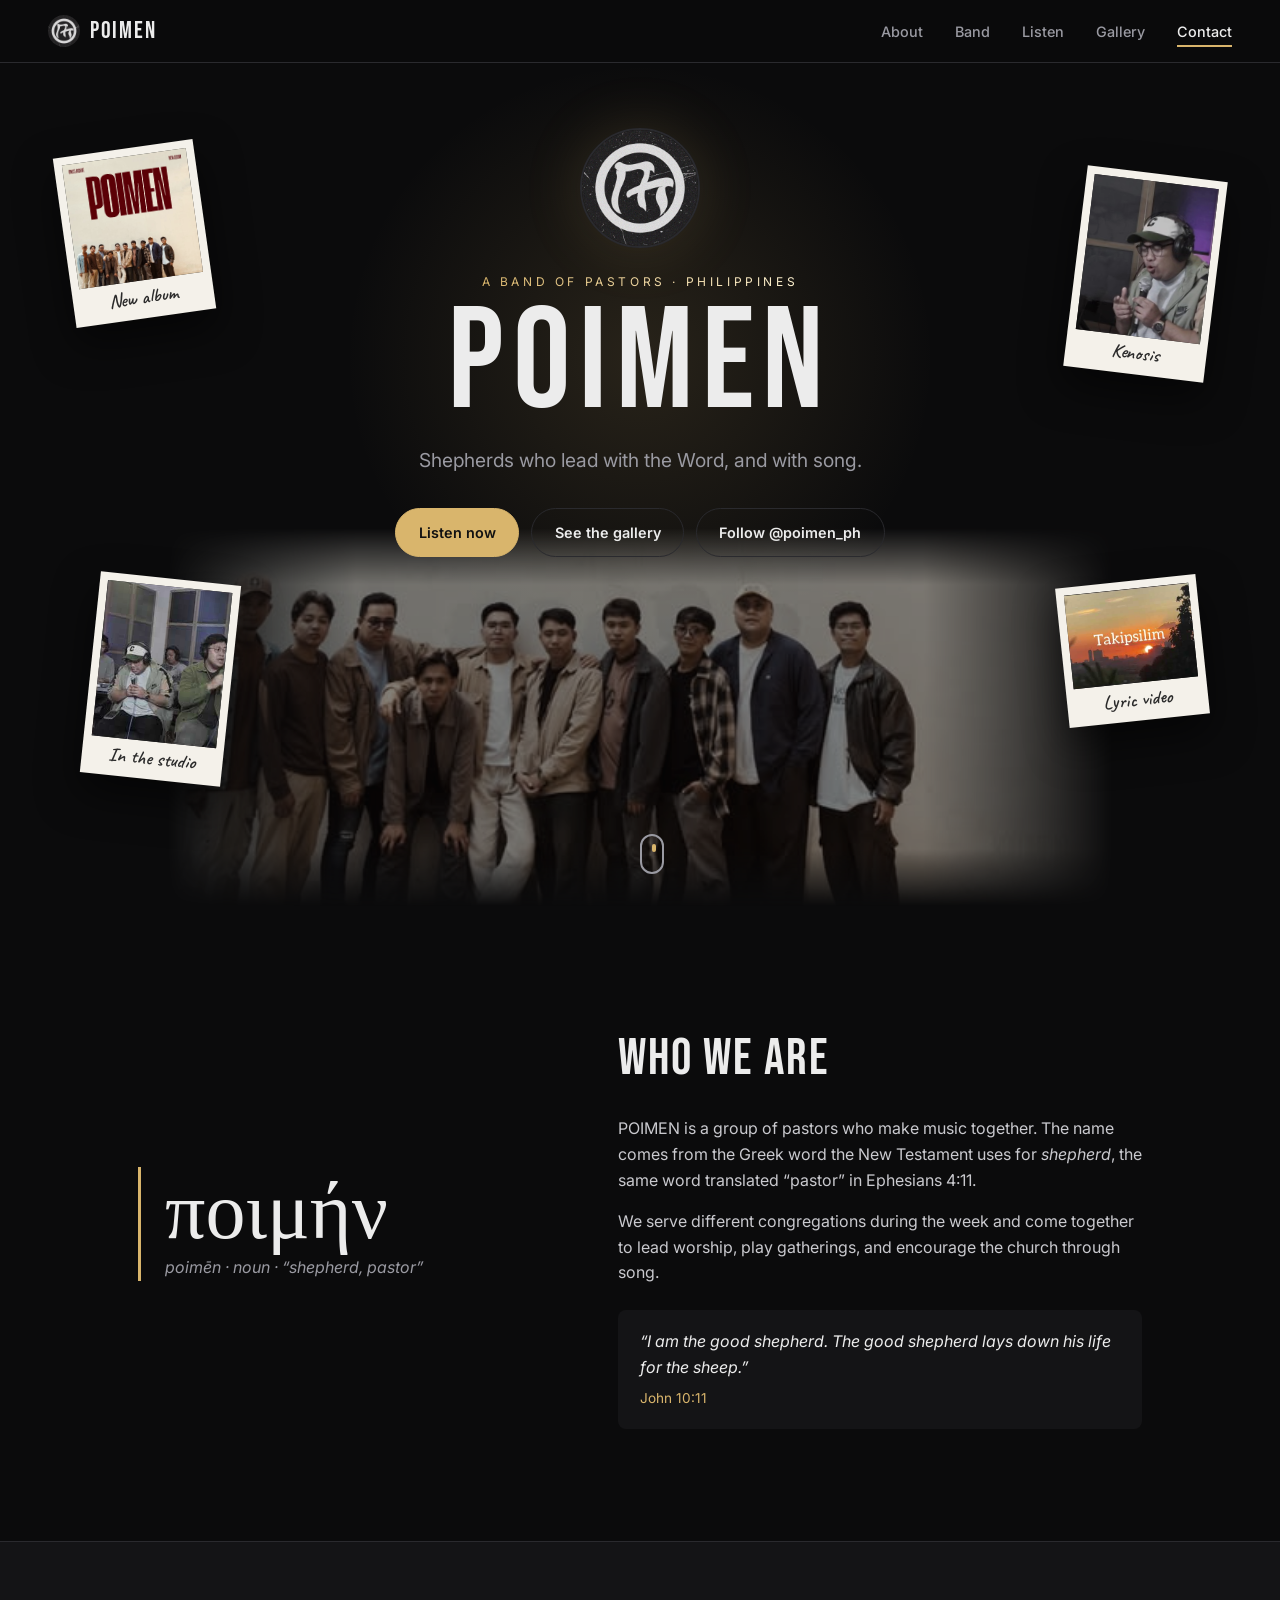
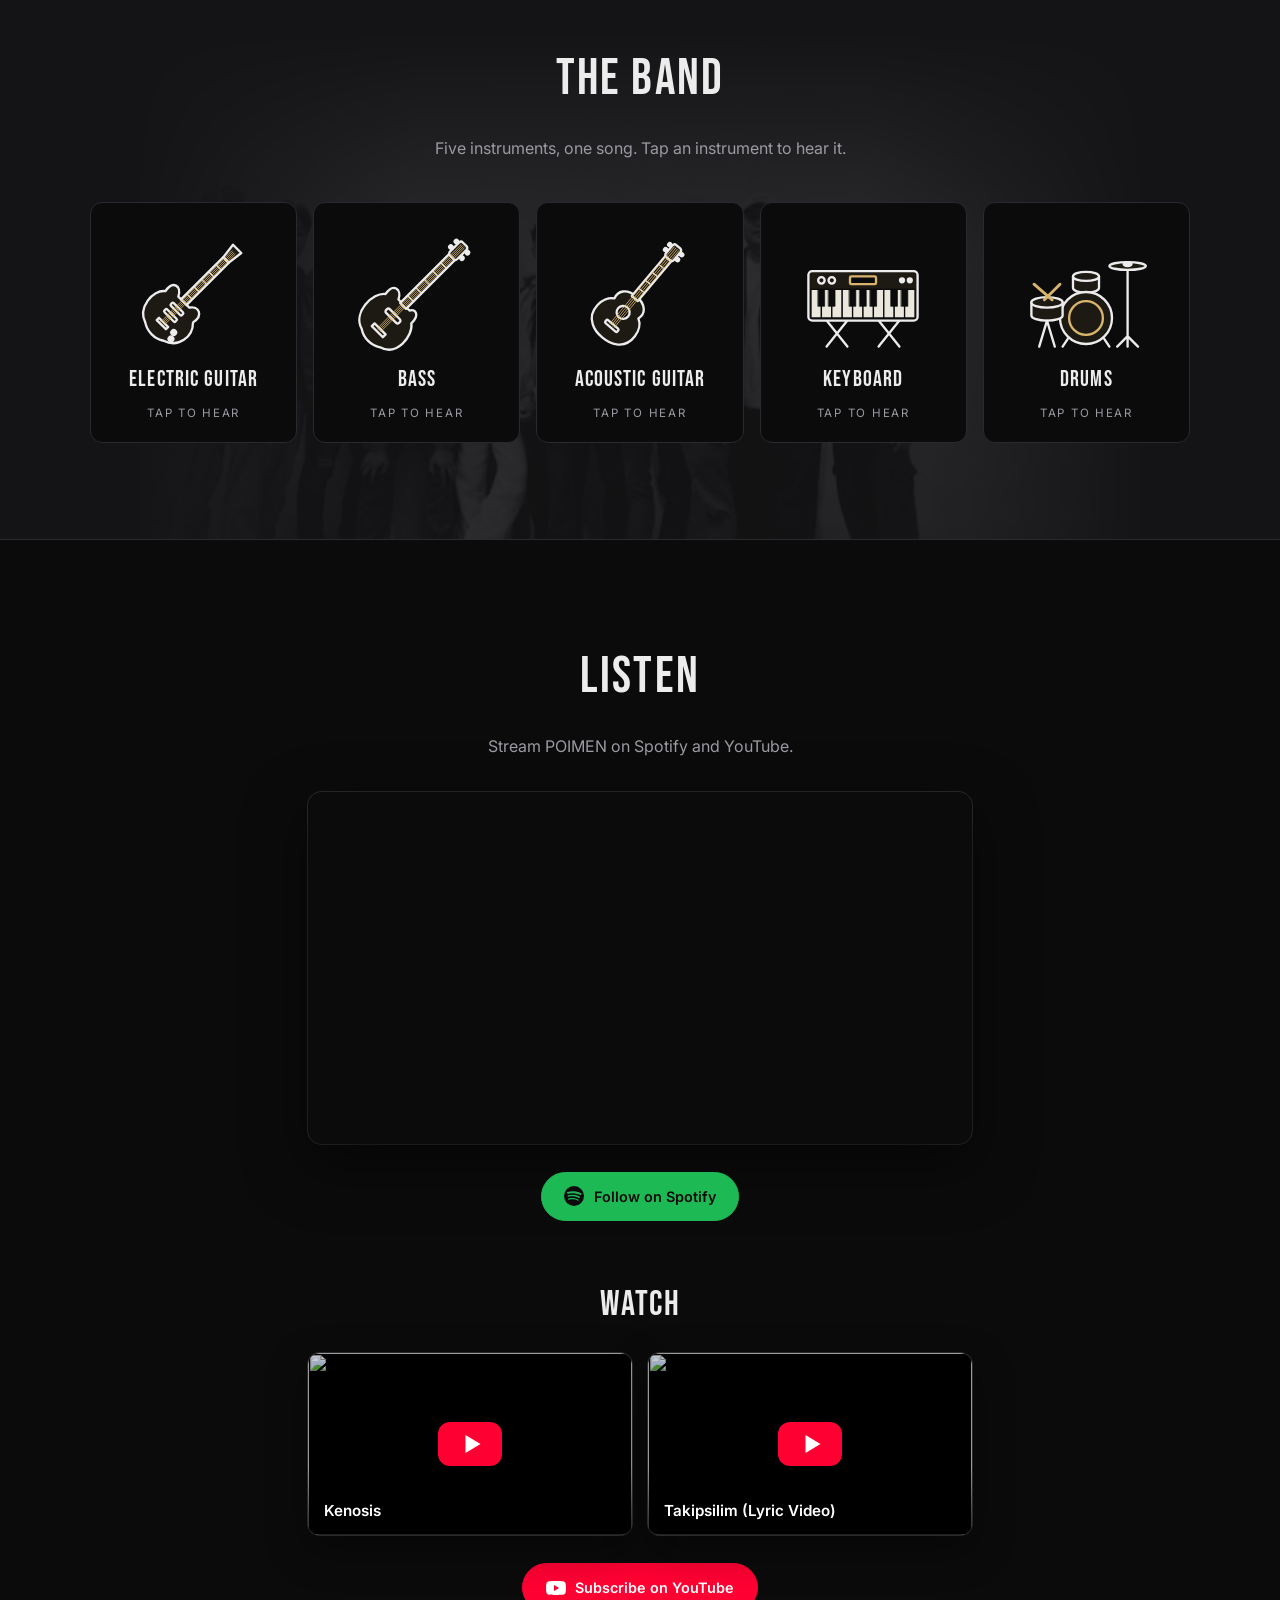
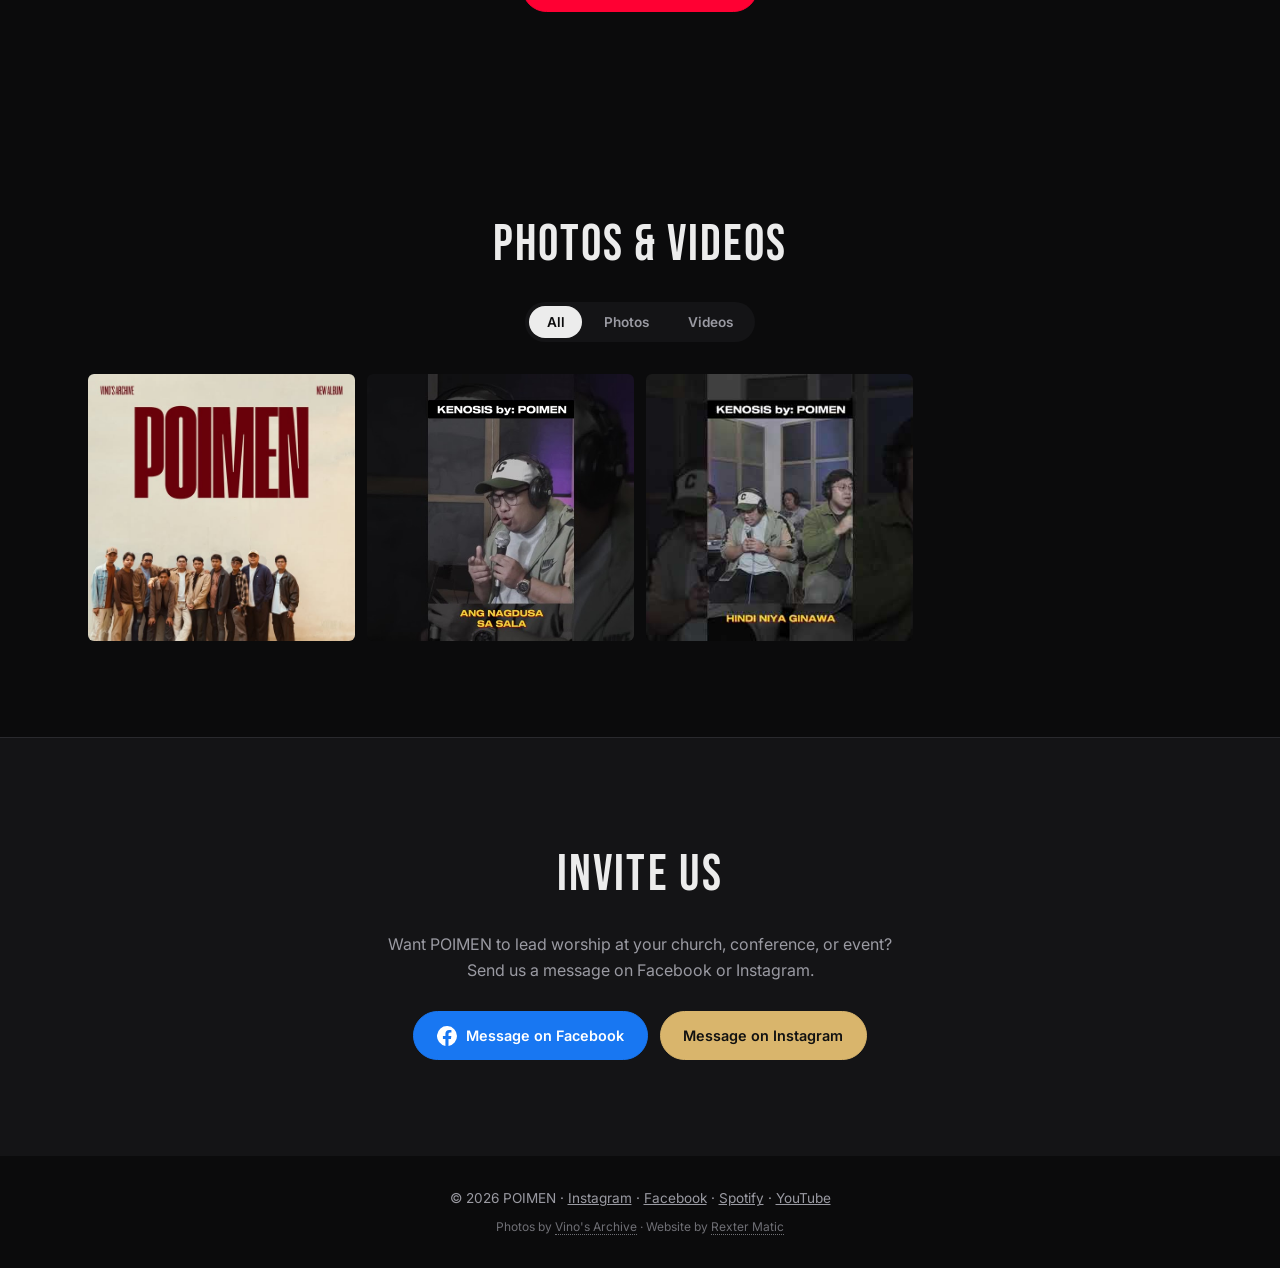
==== index.html @ 5e5642c3 "Add POIMEN band website Static site for POIMEN, a band of pastors from the Philippines: hero with ba" ====
<!DOCTYPE html>
<html lang="en">
<head>
  <meta charset="UTF-8">
  <meta name="viewport" content="width=device-width, initial-scale=1">
  <title>POIMEN — Band of Pastors</title>
  <meta name="description" content="POIMEN is a band of pastors from the Philippines, shepherding through music.">
  <meta name="author" content="Rexter Matic (https://rsmatic.github.io)">
  <link rel="icon" href="media/logo.jpg">
  <link rel="preconnect" href="https://fonts.googleapis.com">
  <link rel="preconnect" href="https://fonts.gstatic.com" crossorigin>
  <link href="https://fonts.googleapis.com/css2?family=Bebas+Neue&family=Caveat:wght@600&family=Inter:wght@400;500;600&display=swap" rel="stylesheet">
  <link rel="stylesheet" href="styles.css">
  <script>
    // Preview a design option with ?theme=grunge | sanctuary | neon | vintage
    (function () {
      var t = new URLSearchParams(location.search).get("theme");
      if (/^[a-z]+$/.test(t || "")) document.write('<link rel="stylesheet" href="themes/' + t + '.css">');
    })();
  </script>
</head>
<body>
  <header class="nav">
    <a href="#top" class="nav-brand"><img src="media/logo.jpg" alt=""><span>POIMEN</span></a>
    <nav>
      <a href="#about">About</a>
      <a href="#band">Band</a>
      <a href="#listen">Listen</a>
      <a href="#gallery">Gallery</a>
      <a href="#contact">Contact</a>
    </nav>
  </header>

  <main id="top">
    <section class="hero" id="hero">
      <div class="photo-bg hero-photo" aria-hidden="true"></div>
      <div class="polaroids" aria-hidden="true">
        <figure class="polaroid p1" style="--r: -8deg; --i: 0"><div class="ph ph-album"></div><figcaption>New album</figcaption></figure>
        <figure class="polaroid p2" style="--r: 7deg; --i: 1"><div class="ph ph-singer"></div><figcaption>Kenosis</figcaption></figure>
        <figure class="polaroid p3" style="--r: 6deg; --i: 2"><div class="ph ph-studio"></div><figcaption>In the studio</figcaption></figure>
        <figure class="polaroid p4" style="--r: -6deg; --i: 3"><div class="ph ph-takipsilim"></div><figcaption>Lyric video</figcaption></figure>
      </div>
      <img class="hero-logo" src="media/logo.jpg" alt="POIMEN logo">
      <p class="eyebrow">A band of pastors · Philippines</p>
      <h1>POIMEN</h1>
      <p class="tagline">Shepherds who lead with the Word, and with song.</p>
      <div class="hero-actions">
        <a class="btn primary" href="#listen">Listen now</a>
        <a class="btn" href="#gallery">See the gallery</a>
        <a class="btn" href="https://www.instagram.com/poimen_ph/" target="_blank" rel="noopener">Follow @poimen_ph</a>
      </div>
      <a href="#about" class="scroll-cue" aria-label="Scroll down"><span></span></a>
    </section>

    <section id="about" class="about">
      <div class="about-word reveal">
        <span class="greek">ποιμήν</span>
        <span class="translit">poimēn · noun · “shepherd, pastor”</span>
      </div>
      <div class="about-text reveal" style="--d: .15s">
        <h2>Who we are</h2>
        <p>POIMEN is a group of pastors who make music together. The name comes from the Greek word the New Testament uses for <em>shepherd</em>, the same word translated “pastor” in Ephesians 4:11.</p>
        <p>We serve different congregations during the week and come together to lead worship, play gatherings, and encourage the church through song.</p>
        <blockquote>“I am the good shepherd. The good shepherd lays down his life for the sheep.”<cite>John 10:11</cite></blockquote>
      </div>
    </section>

    <section id="band" class="band">
      <div class="photo-bg band-photo" aria-hidden="true"></div>
      <h2 class="reveal">The Band</h2>
      <p class="band-intro reveal" style="--d: .1s">Five instruments, one song. Tap an instrument to hear it.</p>
      <div class="instruments">

        <button class="instrument reveal" data-sound="electric" style="--d: .1s">
          <svg class="inst" viewBox="0 0 100 100" aria-hidden="true">
            <g transform="translate(43.6 56.4) rotate(45)">
              <path class="solid" d="M-6 2C-10-6-18-4-16 6C-24 12-22 30-10 34C-4 38 4 38 10 34C22 30 24 16 16 8C18-2 10-4 6 2Z"/>
              <rect class="solid" x="-3" y="-44" width="6" height="46"/>
              <path class="solid" d="M-3-44L-4.5-56H4.5L3-44Z"/>
              <path class="thin" d="M-3-36h6M-3-28h6M-3-20h6M-3-12h6M-3-4h6"/>
              <rect class="solid" x="-6" y="8" width="12" height="3" rx="1"/>
              <rect class="solid" x="-6" y="15" width="12" height="3" rx="1"/>
              <rect class="solid" x="-5" y="24" width="10" height="2.5"/>
              <circle class="dark" cx="11" cy="24" r="1.8"/>
              <circle class="dark" cx="13" cy="29" r="1.8"/>
              <path class="str" d="M-1.8-52V25M-.6-52V25M.6-52V25M1.8-52V25"/>
            </g>
          </svg>
          <span class="inst-name">Electric Guitar</span>
          <span class="inst-hint">Tap to hear</span>
        </button>

        <button class="instrument reveal" data-sound="bass" style="--d: .2s">
          <svg class="inst" viewBox="0 0 100 100" aria-hidden="true">
            <g transform="translate(40 60) rotate(45)">
              <path class="solid" d="M-6 0C-10-8-18-6-16 4C-24 10-24 32-10 36C-4 40 4 40 10 36C24 32 22 12 14 6C14-4 8-4 6 0Z"/>
              <rect class="solid" x="-3.2" y="-52" width="6.4" height="53"/>
              <rect class="solid" x="-4" y="-66" width="8" height="14" rx="2"/>
              <circle class="dark" cx="-6" cy="-63" r="1.3"/>
              <circle class="dark" cx="-6" cy="-57" r="1.3"/>
              <circle class="dark" cx="6" cy="-63" r="1.3"/>
              <circle class="dark" cx="6" cy="-57" r="1.3"/>
              <path class="thin" d="M-3.2-43h6.4M-3.2-34h6.4M-3.2-25h6.4M-3.2-16h6.4M-3.2-7h6.4"/>
              <rect class="solid" x="-7" y="10" width="14" height="4" rx="1.5"/>
              <rect class="solid" x="-6" y="26" width="12" height="3"/>
              <path class="str" d="M-1.8-64V27M-.6-64V27M.6-64V27M1.8-64V27"/>
            </g>
          </svg>
          <span class="inst-name">Bass</span>
          <span class="inst-hint">Tap to hear</span>
        </button>

        <button class="instrument reveal" data-sound="acoustic" style="--d: .3s">
          <svg class="inst" viewBox="0 0 100 100" aria-hidden="true">
            <g transform="translate(46 55) rotate(40)">
              <path class="solid" d="M0-2C-10-2-14 4-12 10C-20 14-22 30-12 36C-6 40 6 40 12 36C22 30 20 14 12 10C14 4 10-2 0-2Z"/>
              <circle class="hole" cx="0" cy="14" r="5"/>
              <rect class="solid" x="-3" y="-40" width="6" height="40"/>
              <rect class="solid" x="-4" y="-52" width="8" height="12" rx="2"/>
              <circle class="dark" cx="-6" cy="-49" r="1.2"/>
              <circle class="dark" cx="-6" cy="-44" r="1.2"/>
              <circle class="dark" cx="6" cy="-49" r="1.2"/>
              <circle class="dark" cx="6" cy="-44" r="1.2"/>
              <path class="thin" d="M-3-32h6M-3-24h6M-3-16h6M-3-8h6"/>
              <rect class="solid" x="-6" y="26" width="12" height="3" rx="1"/>
              <path class="str" d="M-2.25-50V27M-.75-50V27M.75-50V27M2.25-50V27"/>
            </g>
          </svg>
          <span class="inst-name">Acoustic Guitar</span>
          <span class="inst-hint">Tap to hear</span>
        </button>

        <button class="instrument reveal" data-sound="keys" style="--d: .4s">
          <svg class="inst" viewBox="0 0 100 100" aria-hidden="true">
            <path d="M22 72L38 92M38 72L22 92M62 72L78 92M78 72L62 92"/>
            <rect class="solid" x="8" y="34" width="84" height="38" rx="3"/>
            <circle cx="18" cy="41" r="2.5"/>
            <circle cx="26" cy="41" r="2.5"/>
            <rect class="screen" x="40" y="38" width="20" height="6" rx="1"/>
            <circle class="dark" cx="80" cy="41" r="1.5"/>
            <circle class="dark" cx="86" cy="41" r="1.5"/>
            <g>
              <rect class="wk" style="--i:0" x="10" y="48" width="8" height="22"/>
              <rect class="wk" style="--i:1" x="18" y="48" width="8" height="22"/>
              <rect class="wk" style="--i:2" x="26" y="48" width="8" height="22"/>
              <rect class="wk" style="--i:3" x="34" y="48" width="8" height="22"/>
              <rect class="wk" style="--i:4" x="42" y="48" width="8" height="22"/>
              <rect class="wk" style="--i:5" x="50" y="48" width="8" height="22"/>
              <rect class="wk" style="--i:6" x="58" y="48" width="8" height="22"/>
              <rect class="wk" style="--i:7" x="66" y="48" width="8" height="22"/>
              <rect class="wk" style="--i:8" x="74" y="48" width="8" height="22"/>
              <rect class="wk" style="--i:9" x="82" y="48" width="8" height="22"/>
            </g>
            <path class="bk" d="M15.5 48h5v13h-5zM23.5 48h5v13h-5zM39.5 48h5v13h-5zM47.5 48h5v13h-5zM55.5 48h5v13h-5zM71.5 48h5v13h-5zM79.5 48h5v13h-5z"/>
          </svg>
          <span class="inst-name">Keyboard</span>
          <span class="inst-hint">Tap to hear</span>
        </button>

        <button class="instrument reveal" data-sound="drums" style="--d: .5s">
          <svg class="inst" viewBox="0 0 100 100" aria-hidden="true">
            <path d="M82 33V92M74 92L82 84L90 92"/>
            <g class="cym">
              <ellipse class="solid" cx="82" cy="30" rx="14" ry="3"/>
              <ellipse class="dark" cx="82" cy="28.5" rx="3" ry="1.5"/>
            </g>
            <g class="tom">
              <path class="solid" d="M40 38V47A10 3.5 0 0 0 60 47V38"/>
              <ellipse class="solid" cx="50" cy="38" rx="10" ry="3.5"/>
            </g>
            <path d="M50 50.5V52"/>
            <g class="kick">
              <circle class="solid" cx="50" cy="70" r="20"/>
              <circle class="accent" cx="50" cy="70" r="13"/>
              <path d="M36 86L32 92M64 86L68 92"/>
            </g>
            <g class="snare">
              <path class="solid" d="M8 58V68A12 4 0 0 0 32 68V58"/>
              <ellipse class="solid" cx="20" cy="58" rx="12" ry="4"/>
              <path d="M20 72L14 92M20 72L26 92"/>
            </g>
            <path class="stick" d="M10 44L24 56M30 44L18 56"/>
          </svg>
          <span class="inst-name">Drums</span>
          <span class="inst-hint">Tap to hear</span>
        </button>

      </div>
    </section>

    <section id="listen" class="listen">
      <h2 class="reveal">Listen</h2>
      <p class="listen-intro reveal" style="--d: .1s">Stream POIMEN on Spotify and YouTube.</p>
      <div class="player reveal" style="--d: .2s">
        <iframe title="POIMEN on Spotify" src="https://open.spotify.com/embed/artist/2JNW4l4F03eG6G39kzeyjS?utm_source=generator&amp;theme=0" width="100%" height="352" frameborder="0" allow="autoplay; clipboard-write; encrypted-media; fullscreen; picture-in-picture" loading="lazy"></iframe>
      </div>
      <a class="btn spotify reveal" style="--d: .3s" href="https://open.spotify.com/artist/2JNW4l4F03eG6G39kzeyjS" target="_blank" rel="noopener">
        <svg viewBox="0 0 24 24" aria-hidden="true"><path fill="currentColor" d="M12 0a12 12 0 1 0 0 24 12 12 0 0 0 0-24Zm5.5 17.3a.75.75 0 0 1-1 .25c-2.85-1.74-6.45-2.14-10.68-1.17a.75.75 0 1 1-.33-1.46c4.63-1.06 8.6-.6 11.77 1.34.36.22.47.68.25 1.04Zm1.47-3.26a.94.94 0 0 1-1.29.31c-3.26-2-8.23-2.58-12.09-1.41a.94.94 0 1 1-.54-1.8c4.4-1.33 9.88-.69 13.61 1.6.44.27.58.85.31 1.3Zm.13-3.4C15.2 8.32 8.77 8.1 5.05 9.23a1.13 1.13 0 1 1-.65-2.16c4.27-1.3 11.37-1.05 15.85 1.61a1.13 1.13 0 0 1-1.15 1.95Z"/></svg>
        Follow on Spotify
      </a>

      <h3 class="watch-title reveal">Watch</h3>
      <div class="videos">
        <button class="yt reveal" data-id="ivYf1OhqKTU" style="--d: .1s">
          <img src="https://i.ytimg.com/vi/ivYf1OhqKTU/hqdefault.jpg" alt="" loading="lazy">
          <span class="yt-play" aria-hidden="true"></span>
          <span class="yt-title">Kenosis</span>
        </button>
        <button class="yt reveal" data-id="lkoWvrAHWbE" style="--d: .2s">
          <img src="https://i.ytimg.com/vi/lkoWvrAHWbE/hqdefault.jpg" alt="" loading="lazy">
          <span class="yt-play" aria-hidden="true"></span>
          <span class="yt-title">Takipsilim (Lyric Video)</span>
        </button>
      </div>
      <a class="btn youtube reveal" href="https://www.youtube.com/@poimenph" target="_blank" rel="noopener">
        <svg viewBox="0 0 24 24" aria-hidden="true"><path fill="currentColor" d="M23.5 6.2a3 3 0 0 0-2.1-2.1C19.5 3.6 12 3.6 12 3.6s-7.5 0-9.4.5A3 3 0 0 0 .5 6.2 31 31 0 0 0 0 12a31 31 0 0 0 .5 5.8 3 3 0 0 0 2.1 2.1c1.9.5 9.4.5 9.4.5s7.5 0 9.4-.5a3 3 0 0 0 2.1-2.1A31 31 0 0 0 24 12a31 31 0 0 0-.5-5.8ZM9.6 15.6V8.4l6.2 3.6-6.2 3.6Z"/></svg>
        Subscribe on YouTube
      </a>
    </section>

    <section id="gallery" class="gallery-section">
      <h2 class="reveal">Photos &amp; Videos</h2>
      <div class="filters reveal" role="tablist" style="--d: .1s">
        <button class="filter active" data-filter="all">All</button>
        <button class="filter" data-filter="image">Photos</button>
        <button class="filter" data-filter="video">Videos</button>
      </div>
      <div id="gallery-grid" class="grid"></div>
      <div id="gallery-empty" class="empty" hidden>
        <p>New photos and videos are posted on Instagram first.</p>
        <a class="btn primary" href="https://www.instagram.com/poimen_ph/" target="_blank" rel="noopener">View @poimen_ph on Instagram</a>
      </div>
    </section>

    <section id="contact" class="contact">
      <h2 class="reveal">Invite us</h2>
      <p class="reveal" style="--d: .1s">Want POIMEN to lead worship at your church, conference, or event? Send us a message on Facebook or Instagram.</p>
      <div class="contact-actions reveal" style="--d: .2s">
        <a class="btn facebook" href="https://m.me/Poimenph" target="_blank" rel="noopener">
          <svg viewBox="0 0 24 24" aria-hidden="true"><path fill="currentColor" d="M24 12a12 12 0 1 0-13.9 11.9v-8.4H7.1V12h3V9.4c0-3 1.8-4.7 4.5-4.7 1.3 0 2.7.2 2.7.2v3h-1.5c-1.5 0-2 .9-2 1.9V12h3.4l-.5 3.5h-2.9v8.4A12 12 0 0 0 24 12Z"/></svg>
          Message on Facebook
        </a>
        <a class="btn primary" href="https://ig.me/m/poimen_ph" target="_blank" rel="noopener">Message on Instagram</a>
      </div>
    </section>
  </main>

  <footer>
    <p>© <span id="year"></span> POIMEN · <a href="https://www.instagram.com/poimen_ph/" target="_blank" rel="noopener">Instagram</a> · <a href="https://www.facebook.com/Poimenph/" target="_blank" rel="noopener">Facebook</a> · <a href="https://open.spotify.com/artist/2JNW4l4F03eG6G39kzeyjS" target="_blank" rel="noopener">Spotify</a> · <a href="https://www.youtube.com/@poimenph" target="_blank" rel="noopener">YouTube</a></p>
    <p class="credit">Photos by <a href="https://www.facebook.com/profile.php?id=100066645885077" target="_blank" rel="noopener">Vino's Archive</a> · Website by <a href="https://rsmatic.github.io" target="_blank" rel="noopener">Rexter Matic</a></p>
  </footer>

  <div id="lightbox" class="lightbox" hidden>
    <button class="lb-close" aria-label="Close">×</button>
    <button class="lb-prev" aria-label="Previous">‹</button>
    <div class="lb-content"></div>
    <button class="lb-next" aria-label="Next">›</button>
  </div>

  <script src="media.js"></script>
  <script src="script.js"></script>
</body>
</html>
---- styles.css ----
:root {
  --bg: #0b0b0c;
  --bg-2: #141416;
  --line: #2a2a2e;
  --text: #ececec;
  --muted: #9a9aa2;
  --accent: #d9b56c;
  --accent-rgb: 217, 181, 108;
  --on-accent: #111;
  --shine: #fff3d1;
  --body-text: #c9c9ce;
  --nav-bg: rgba(11, 11, 12, .85);
  --nav-bg-solid: rgba(11, 11, 12, .96);
  --inst-fill: #1d1a14;
  --key: #ebe7dc;
  --radius: 12px;
  --pill: 999px;
  --display-weight: 400;
  --display-case: none;
  --display: "Bebas Neue", Impact, sans-serif;
  --body: "Inter", system-ui, sans-serif;
}

* { box-sizing: border-box; margin: 0; padding: 0; }
html { scroll-behavior: smooth; }
body { background: var(--bg); color: var(--text); font-family: var(--body); line-height: 1.6; }
img, video { display: block; max-width: 100%; }
a { color: inherit; }
h2 { font-family: var(--display); font-weight: var(--display-weight); text-transform: var(--display-case); font-size: clamp(2.2rem, 5vw, 3.2rem); letter-spacing: .04em; margin-bottom: 1rem; }

/* Nav */
.nav {
  position: sticky; top: 0; z-index: 10;
  display: flex; justify-content: space-between; align-items: center;
  padding: .75rem clamp(1rem, 4vw, 3rem);
  background: var(--nav-bg); backdrop-filter: blur(8px);
  border-bottom: 1px solid var(--line);
}
.nav-brand { display: flex; align-items: center; gap: .6rem; text-decoration: none; font-family: var(--display); font-size: 1.5rem; letter-spacing: .08em; }
.nav-brand img { width: 32px; height: 32px; border-radius: 50%; }
.nav nav { display: flex; gap: clamp(.75rem, 3vw, 2rem); }
.nav nav a { text-decoration: none; color: var(--muted); font-size: .9rem; font-weight: 500; }
.nav nav a:hover { color: var(--text); }

/* Hero */
.hero {
  /* The group photo fills the bottom of the hero; content sits above it so faces stay visible */
  --photo-h: clamp(240px, 42vh, 420px);
  min-height: calc(100vh - 57px);
  display: flex; flex-direction: column; align-items: center; justify-content: center; text-align: center;
  padding: 2.5rem 1rem calc(var(--photo-h) * .86);
  position: relative; overflow: hidden;
  background:
    radial-gradient(circle 420px at var(--mx, 50%) var(--my, 35%), rgba(var(--accent-rgb), .14), transparent 70%),
    var(--bg);
}
.hero-logo { width: 120px; height: 120px; border-radius: 50%; border: 2px solid var(--line); box-shadow: 0 0 60px rgba(var(--accent-rgb), .15); margin-bottom: 1.5rem; }
.eyebrow { text-transform: uppercase; letter-spacing: .3em; font-size: .75rem; color: var(--accent); }
.hero h1 { font-family: var(--display); font-weight: var(--display-weight); text-transform: var(--display-case); font-size: clamp(4.5rem, 15vw, 9rem); line-height: .9; letter-spacing: .06em; margin: .5rem 0 1rem; }
.tagline { color: var(--muted); font-size: clamp(1rem, 2.5vw, 1.2rem); max-width: 32rem; }
.hero-actions { display: flex; flex-wrap: wrap; gap: .75rem; justify-content: center; margin-top: 2rem; }

.btn {
  display: inline-block; padding: .75rem 1.4rem; border: 1px solid var(--line); border-radius: var(--pill);
  text-decoration: none; font-weight: 600; font-size: .9rem; transition: all .2s;
}
.btn:hover { border-color: var(--text); }
.btn.primary { background: var(--accent); border-color: var(--accent); color: var(--on-accent); }
.btn.primary:hover { filter: brightness(1.1); }

/* About */
.about {
  display: grid; grid-template-columns: 1fr 1.3fr; gap: clamp(2rem, 6vw, 5rem); align-items: center;
  max-width: 1100px; margin: 0 auto; padding: clamp(4rem, 10vw, 7rem) clamp(1rem, 4vw, 3rem);
}
.about-word { border-left: 3px solid var(--accent); padding-left: 1.5rem; }
.greek { display: block; font-family: Georgia, serif; font-size: clamp(3rem, 8vw, 5rem); line-height: 1.1; }
.translit { color: var(--muted); font-style: italic; }
.about-text p { color: var(--body-text); margin-bottom: 1rem; }
blockquote { margin-top: 1.5rem; padding: 1.2rem 1.4rem; background: var(--bg-2); border-radius: 8px; font-style: italic; }
blockquote cite { display: block; margin-top: .5rem; font-style: normal; color: var(--accent); font-size: .85rem; }

/* Gallery */
.gallery-section { max-width: 1200px; margin: 0 auto; padding: clamp(3rem, 8vw, 6rem) clamp(1rem, 4vw, 3rem); text-align: center; }
.filters { display: inline-flex; gap: .25rem; padding: .25rem; background: var(--bg-2); border-radius: var(--pill); margin-bottom: 2rem; }
.filter { background: none; border: 0; color: var(--muted); font: 600 .85rem var(--body); padding: .5rem 1.1rem; border-radius: var(--pill); cursor: pointer; }
.filter.active { background: var(--text); color: var(--bg); }
.grid { display: grid; grid-template-columns: repeat(auto-fill, minmax(260px, 1fr)); gap: .75rem; }
.tile { position: relative; aspect-ratio: 1; overflow: hidden; border-radius: 6px; background: var(--bg-2); cursor: pointer; border: 0; padding: 0; }
.tile img, .tile video { width: 100%; height: 100%; object-fit: cover; transition: transform .4s; }
.tile:hover img, .tile:hover video { transform: scale(1.05); }
.tile .play { position: absolute; inset: 0; display: grid; place-items: center; font-size: 2.5rem; color: #fff; background: rgba(0, 0, 0, .25); pointer-events: none; }
.tile .cap { position: absolute; left: 0; right: 0; bottom: 0; padding: 1.5rem .8rem .6rem; text-align: left; font-size: .85rem; color: #fff; background: linear-gradient(transparent, rgba(0, 0, 0, .75)); opacity: 0; transition: opacity .25s; }
.tile:hover .cap { opacity: 1; }
.empty { padding: 3rem 1rem; border: 1px dashed var(--line); border-radius: 8px; color: var(--muted); }
.empty p { margin-bottom: 1.25rem; }

/* Contact */
.contact { text-align: center; padding: clamp(4rem, 10vw, 6rem) 1rem; background: var(--bg-2); border-top: 1px solid var(--line); }
.contact p { color: var(--muted); max-width: 34rem; margin: 0 auto 1.75rem; }

footer { text-align: center; padding: 2rem 1rem; color: var(--muted); font-size: .85rem; }
.credit { margin-top: .4rem; font-size: .75rem; opacity: .7; transition: opacity .2s; }
.credit:hover { opacity: 1; }
.credit a { text-decoration: none; border-bottom: 1px dotted currentColor; }
.credit a:hover { color: var(--accent); border-bottom-color: var(--accent); }

/* Lightbox */
.lightbox { position: fixed; inset: 0; z-index: 50; background: rgba(0, 0, 0, .92); display: flex; align-items: center; justify-content: center; }
.lightbox[hidden] { display: none; }
.lb-content { max-width: 90vw; max-height: 85vh; text-align: center; }
.lb-content img, .lb-content video { max-width: 90vw; max-height: 78vh; margin: 0 auto; border-radius: 4px; }
.lb-content p { margin-top: .75rem; color: #ddd; }
.lightbox button { position: absolute; background: none; border: 0; color: #fff; font-size: 3rem; cursor: pointer; padding: .5rem 1rem; opacity: .7; }
.lightbox button:hover { opacity: 1; }
.lb-close { top: .5rem; right: .5rem; }
.lb-prev { left: .25rem; }
.lb-next { right: .25rem; }

@media (max-width: 720px) {
  .about { grid-template-columns: 1fr; }
  .nav nav a { font-size: .8rem; }
  .grid { grid-template-columns: repeat(2, 1fr); gap: .4rem; }
}

/* ---------- Animations & effects ---------- */

@keyframes fade-up { from { opacity: 0; transform: translateY(24px); } to { opacity: 1; transform: none; } }
@keyframes logo-in { from { opacity: 0; transform: scale(.6) rotate(-20deg); } to { opacity: 1; transform: none; } }
@keyframes glow { 0%, 100% { box-shadow: 0 0 40px rgba(var(--accent-rgb), .12); } 50% { box-shadow: 0 0 80px rgba(var(--accent-rgb), .35); } }
@keyframes letter-in { from { opacity: 0; transform: translateY(.4em); filter: blur(8px); } to { opacity: 1; transform: none; filter: none; } }
@keyframes cue { 0% { opacity: 0; transform: translate(-50%, 0); } 40% { opacity: 1; } 100% { opacity: 0; transform: translate(-50%, 14px); } }
@keyframes tile-in { from { opacity: 0; transform: translateY(20px) scale(.97); } to { opacity: 1; transform: none; } }
@keyframes lb-in { from { opacity: 0; } to { opacity: 1; } }
@keyframes zoom-in { from { opacity: 0; transform: scale(.94); } to { opacity: 1; transform: none; } }
@keyframes shimmer { to { background-position: 200% center; } }

/* Hero entrance */
.hero-logo { animation: logo-in 1s cubic-bezier(.2, .8, .2, 1) both, glow 4s ease-in-out 1s infinite; }
.hero h1 span { display: inline-block; animation: letter-in .7s cubic-bezier(.2, .8, .2, 1) both; animation-delay: calc(.45s + var(--i) * .08s); }
.hero .tagline { animation: fade-up .8s 1s both; }
.hero-actions { animation: fade-up .8s 1.2s both; }

/* Gold shimmer on the eyebrow text */
.eyebrow {
  background: linear-gradient(90deg, var(--accent), var(--shine), var(--accent));
  background-size: 200% auto;
  -webkit-background-clip: text; background-clip: text; color: transparent;
  animation: fade-up .8s .3s both, shimmer 4s linear 1.5s infinite;
}

/* Scroll cue */
.scroll-cue { position: absolute; bottom: 2rem; left: 50%; transform: translateX(-50%); width: 24px; height: 40px; border: 2px solid var(--muted); border-radius: var(--radius); animation: fade-up .8s 1.6s both; }
.scroll-cue span { position: absolute; top: 8px; left: 50%; width: 4px; height: 8px; border-radius: 2px; background: var(--accent); animation: cue 1.8s ease-in-out infinite; }

/* Nav shrinks and darkens after scrolling */
.nav { transition: padding .3s, background .3s, box-shadow .3s; }
.nav.scrolled { padding-top: .5rem; padding-bottom: .5rem; background: var(--nav-bg-solid); box-shadow: 0 6px 24px rgba(0, 0, 0, .4); }
.nav nav a { position: relative; transition: color .2s; }
.nav nav a::after { content: ""; position: absolute; left: 0; right: 0; bottom: -4px; height: 2px; background: var(--accent); transform: scaleX(0); transition: transform .25s; }
.nav nav a:hover::after, .nav nav a.active::after { transform: scaleX(1); }
.nav nav a.active { color: var(--text); }

/* Buttons lift on hover */
.btn:hover { transform: translateY(-2px); box-shadow: 0 8px 24px rgba(var(--accent-rgb), .2); }

/* Reveal on scroll */
.reveal { opacity: 0; transform: translateY(32px); transition: opacity .8s cubic-bezier(.2, .8, .2, 1) var(--d, 0s), transform .8s cubic-bezier(.2, .8, .2, 1) var(--d, 0s); }
.reveal.in { opacity: 1; transform: none; }

/* Gallery tiles */
.tile { animation: tile-in .6s cubic-bezier(.2, .8, .2, 1) both; animation-delay: calc(var(--i, 0) * .06s); }
.tile::before { content: ""; position: absolute; inset: 0; z-index: 1; border: 2px solid var(--accent); border-radius: 6px; opacity: 0; transition: opacity .25s; pointer-events: none; }
.tile:hover::before { opacity: 1; }
.tile .play { transition: transform .25s; }
.tile:hover .play { transform: scale(1.2); }

/* Lightbox */
.lightbox:not([hidden]) { animation: lb-in .25s ease-out; }
.lb-content > * { animation: zoom-in .35s cubic-bezier(.2, .8, .2, 1); }

@media (max-width: 560px) {
  .nav nav { gap: .7rem; }
  .nav nav a { font-size: .75rem; }
  .nav-brand span { display: none; }
}

/* ---------- Listen / Spotify ---------- */

.listen { max-width: 760px; margin: 0 auto; padding: clamp(4rem, 10vw, 6rem) clamp(1rem, 4vw, 3rem); text-align: center; }
.listen-intro { color: var(--muted); margin-bottom: 2rem; }
.player { border-radius: 14px; overflow: hidden; box-shadow: 0 20px 60px rgba(0, 0, 0, .5), 0 0 0 1px var(--line); margin-bottom: 1.75rem; }
.player iframe { display: block; border: 0; }
.btn.spotify { display: inline-flex; align-items: center; gap: .6rem; background: #1db954; border-color: #1db954; color: #0b0b0c; }
.btn.spotify svg { width: 20px; height: 20px; }
.btn.spotify:hover { box-shadow: 0 8px 24px rgba(29, 185, 84, .3); filter: brightness(1.08); }

/* YouTube videos (thumbnail first, player loads on click) */
.watch-title { font-family: var(--display); font-weight: var(--display-weight); text-transform: var(--display-case); font-size: clamp(1.6rem, 4vw, 2.2rem); letter-spacing: .04em; margin: 3.5rem 0 1.25rem; }
.videos { display: grid; grid-template-columns: repeat(auto-fit, minmax(min(100%, 300px), 1fr)); gap: 1rem; margin-bottom: 1.75rem; }
.yt { position: relative; aspect-ratio: 16 / 9; padding: 0; border: 0; border-radius: var(--radius); overflow: hidden; background: #000; cursor: pointer; box-shadow: 0 0 0 1px var(--line), 0 14px 40px rgba(0, 0, 0, .4); color: #fff; font: inherit;
  transition: opacity .8s cubic-bezier(.2, .8, .2, 1) var(--d, 0s), transform .8s cubic-bezier(.2, .8, .2, 1) var(--d, 0s), box-shadow .25s; }
.yt img { width: 100%; height: 100%; object-fit: cover; transition: transform .4s, filter .4s; filter: brightness(.8); }
.yt:hover img { transform: scale(1.05); filter: brightness(1); }
.yt:hover { box-shadow: 0 0 0 2px var(--accent), 0 14px 40px rgba(0, 0, 0, .4); }
.yt-play { position: absolute; top: 50%; left: 50%; width: 64px; height: 44px; transform: translate(-50%, -50%); background: #ff0033; border-radius: 12px; transition: transform .25s; }
.yt-play::after { content: ""; position: absolute; top: 50%; left: 54%; transform: translate(-50%, -50%); border-style: solid; border-width: 9px 0 9px 15px; border-color: transparent transparent transparent #fff; }
.yt:hover .yt-play { transform: translate(-50%, -50%) scale(1.12); }
.yt-title { position: absolute; left: 0; right: 0; bottom: 0; padding: 2rem 1rem .75rem; text-align: left; font-weight: 600; font-size: .95rem; background: linear-gradient(transparent, rgba(0, 0, 0, .8)); }
.yt iframe { position: absolute; inset: 0; width: 100%; height: 100%; border: 0; }
.btn.youtube { display: inline-flex; align-items: center; gap: .6rem; background: #ff0033; border-color: #ff0033; color: #fff; }
.btn.youtube svg { width: 20px; height: 20px; }
.btn.youtube:hover { box-shadow: 0 8px 24px rgba(255, 0, 51, .3); filter: brightness(1.08); }

.contact-actions { display: flex; flex-wrap: wrap; gap: .75rem; justify-content: center; }
.btn.facebook { display: inline-flex; align-items: center; gap: .6rem; background: #1877f2; border-color: #1877f2; color: #fff; }
.btn.facebook svg { width: 20px; height: 20px; }
.btn.facebook:hover { box-shadow: 0 8px 24px rgba(24, 119, 242, .35); filter: brightness(1.08); }

/* ---------- Band photo blended into backgrounds ---------- */

/* The photo is drawn at twice the box height, so only its bottom half (the group
   of people) shows and the printed title stays out of view. Edges fade out. */
.photo-bg {
  position: absolute; left: 50%; bottom: 0; aspect-ratio: 2 / 1; transform: translateX(-50%); z-index: -2; pointer-events: none;
  background: url("media/band-album.jpg") center bottom / 100% auto no-repeat;
  filter: grayscale(1) contrast(1.2) brightness(.9);
  mix-blend-mode: luminosity;
  -webkit-mask-image: linear-gradient(to bottom, transparent, #000 45%), linear-gradient(to right, transparent, #000 28%, #000 72%, transparent);
  -webkit-mask-composite: source-in;
  mask-image: linear-gradient(to bottom, transparent, #000 45%), linear-gradient(to right, transparent, #000 28%, #000 72%, transparent);
  mask-composite: intersect;
}
/* Hero: shows the group from just above their heads down, clearly (faces visible) */
.hero-photo {
  height: var(--photo-h); aspect-ratio: 2.5 / 1; opacity: .6;
  filter: grayscale(.5) contrast(1.1) brightness(.82);
  mix-blend-mode: normal;
  -webkit-mask-image: linear-gradient(to bottom, transparent, #000 15%, #000 85%, transparent), linear-gradient(to right, transparent, #000 20%, #000 80%, transparent);
  mask-image: linear-gradient(to bottom, transparent, #000 15%, #000 85%, transparent), linear-gradient(to right, transparent, #000 20%, #000 80%, transparent);
}
.band-photo { height: 85%; opacity: .12; }
.band { position: relative; overflow: hidden; isolation: isolate; }

/* ---------- The Band / instruments ---------- */

.band { text-align: center; padding: clamp(4rem, 10vw, 6rem) clamp(1rem, 4vw, 3rem); background: var(--bg-2); border-block: 1px solid var(--line); }
.band-intro { color: var(--muted); margin-bottom: 2.5rem; }
.instruments { display: grid; grid-template-columns: repeat(5, 1fr); gap: 1rem; max-width: 1100px; margin: 0 auto; }
.instrument {
  position: relative; display: flex; flex-direction: column; align-items: center; gap: .35rem;
  padding: 1.5rem 1rem 1.25rem; background: var(--bg); color: var(--text);
  border: 1px solid var(--line); border-radius: var(--radius); font: inherit; cursor: pointer;
  transition: opacity .8s cubic-bezier(.2, .8, .2, 1) var(--d, 0s), transform .8s cubic-bezier(.2, .8, .2, 1) var(--d, 0s), border-color .25s, box-shadow .25s;
}
.instrument:hover, .instrument:focus-visible, .instrument.playing { border-color: var(--accent); box-shadow: 0 0 32px rgba(var(--accent-rgb), .15); outline: none; }
.instrument svg { width: 100%; max-width: 130px; aspect-ratio: 1; overflow: visible; transition: transform .35s cubic-bezier(.2, .8, .2, 1); }
.instrument:hover svg { transform: translateY(-6px) rotate(-4deg) scale(1.04); }
.inst-name { font-family: var(--display); font-size: 1.4rem; letter-spacing: .05em; }
.inst-hint { font-size: .72rem; color: var(--muted); text-transform: uppercase; letter-spacing: .15em; transition: color .2s; }
.instrument.playing .inst-hint { color: var(--accent); }

/* Sound-wave ring when an instrument is played */
.instrument::after { content: ""; position: absolute; inset: -1px; border-radius: var(--radius); border: 2px solid var(--accent); opacity: 0; pointer-events: none; }
.instrument.playing::after { animation: ring .9s ease-out 3; }
@keyframes ring { from { opacity: .7; transform: scale(1); } to { opacity: 0; transform: scale(1.12); } }

/* Line-art drawing styles */
.inst * { fill: none; stroke: currentColor; stroke-width: 1.8; stroke-linejoin: round; stroke-linecap: round; }
.inst .solid { fill: var(--inst-fill); }
.inst .dark { fill: currentColor; }
.inst .hole, .inst .screen { fill: var(--bg); }
.inst .screen { stroke: var(--accent); }
.inst .accent { stroke: var(--accent); }
.inst .thin { stroke-width: 1; }
.inst .str { stroke: var(--accent); stroke-width: .6; }
.inst .wk { fill: var(--key); stroke: var(--bg); stroke-width: 1; }
.inst .bk { fill: var(--bg); stroke: var(--bg); stroke-width: .5; }
.inst .stick { stroke: var(--accent); stroke-width: 2.2; }
.inst .kick, .inst .snare, .inst .tom, .inst .cym { transform-box: fill-box; transform-origin: center; }

/* Playing animations */
@keyframes vibrate { from { transform: translateX(-.5px); } to { transform: translateX(.5px); } }
@keyframes strum { 0%, 100% { transform: rotate(0); } 20% { transform: rotate(-5deg) scale(1.03); } 45% { transform: rotate(3deg); } 70% { transform: rotate(-1.5deg); } }
@keyframes press { 0%, 100% { fill: var(--key); } 40% { fill: var(--accent); } }
@keyframes thump { 0%, 100% { transform: scale(1); } 30% { transform: scale(1.07); } }
@keyframes crash { 0%, 100% { transform: rotate(0); } 20% { transform: rotate(-14deg); } 50% { transform: rotate(8deg); } 75% { transform: rotate(-3deg); } }

.instrument.playing .str { animation: vibrate .05s linear infinite alternate; }
.instrument.playing[data-sound="electric"] svg,
.instrument.playing[data-sound="bass"] svg,
.instrument.playing[data-sound="acoustic"] svg { animation: strum .7s ease-out; }
.instrument.playing .wk { animation: press .35s ease-out both; animation-delay: calc(var(--i) * .12s); }
.instrument.playing .kick { animation: thump .3s ease-out 4; }
.instrument.playing .snare { animation: thump .3s ease-out .36s 2; }
.instrument.playing .tom { animation: thump .3s ease-out .9s 2; }
.instrument.playing .cym { animation: crash .9s ease-out 1.44s; }

/* Polaroid photos in the hero corners */
.hero { isolation: isolate; }
.polaroids { position: absolute; inset: 0; z-index: 1; pointer-events: none; }
.polaroid {
  position: absolute; width: clamp(130px, 11vw, 190px); margin: 0; padding: 8px 8px 0;
  background: #f4f1ea; box-shadow: 0 18px 40px rgba(0, 0, 0, .55); pointer-events: auto; cursor: default;
  transform: rotate(var(--r));
  animation: pola-in .9s cubic-bezier(.2, .8, .2, 1) both, bob 7s ease-in-out infinite alternate;
  animation-delay: calc(1.3s + var(--i) * .15s), calc(var(--i) * -1.7s);
  transition: scale .35s cubic-bezier(.2, .8, .2, 1), box-shadow .35s;
}
.polaroid:hover { scale: 1.12; z-index: 2; box-shadow: 0 26px 60px rgba(0, 0, 0, .7); }
.polaroid figcaption { font-family: "Caveat", cursive; font-weight: 600; font-size: 1.2rem; color: #2b2b2b; text-align: center; padding: .15rem 0 .3rem; }
.ph { background-repeat: no-repeat; background-color: #222; filter: saturate(.85) contrast(1.05); }
/* Each photo is cropped to hide captions and the blurred side bars of the video frames */
.ph-album { aspect-ratio: 1; background-image: url("media/band-album.jpg"); background-size: cover; background-position: center; }
.ph-singer { aspect-ratio: 4 / 5; background-image: url("media/kenosis-singer.jpg"); background-size: 246% auto; background-position: 50% 53%; }
.ph-studio { aspect-ratio: 4 / 5; background-image: url("media/kenosis-studio.jpg"); background-size: 245% auto; background-position: 50% 54%; }
.ph-takipsilim { aspect-ratio: 4 / 3; background-image: url("media/takipsilim.jpg"); background-size: 133.3% auto; background-position: 50% 50%; }
.p1 { left: 5%; top: 10%; }
.p2 { right: 5%; top: 13%; }
.p3 { left: 7%; bottom: 15%; }
.p4 { right: 6%; bottom: 22%; }
@keyframes pola-in { from { opacity: 0; } to { opacity: 1; } }
@keyframes bob {
  from { transform: rotate(var(--r)) translateY(0); }
  to { transform: rotate(calc(var(--r) * .4)) translateY(-12px); }
}
@media (max-width: 1000px) { .polaroids { display: none; } }
/* Phones: shrink the group photo so all members fit across the screen */
@media (max-width: 720px) { .hero { --photo-h: max(200px, 46vw); } }

@media (max-width: 900px) { .instruments { grid-template-columns: repeat(3, 1fr); } }
@media (max-width: 560px) {
  .instruments { grid-template-columns: repeat(2, 1fr); gap: .6rem; }
  .instrument:last-child { grid-column: span 2; }
  .instrument:last-child svg { max-width: 110px; }
}

@media (prefers-reduced-motion: reduce) {
  *, *::before, *::after { animation: none !important; transition: none !important; }
  .reveal { opacity: 1; transform: none; }
  html { scroll-behavior: auto; }
}
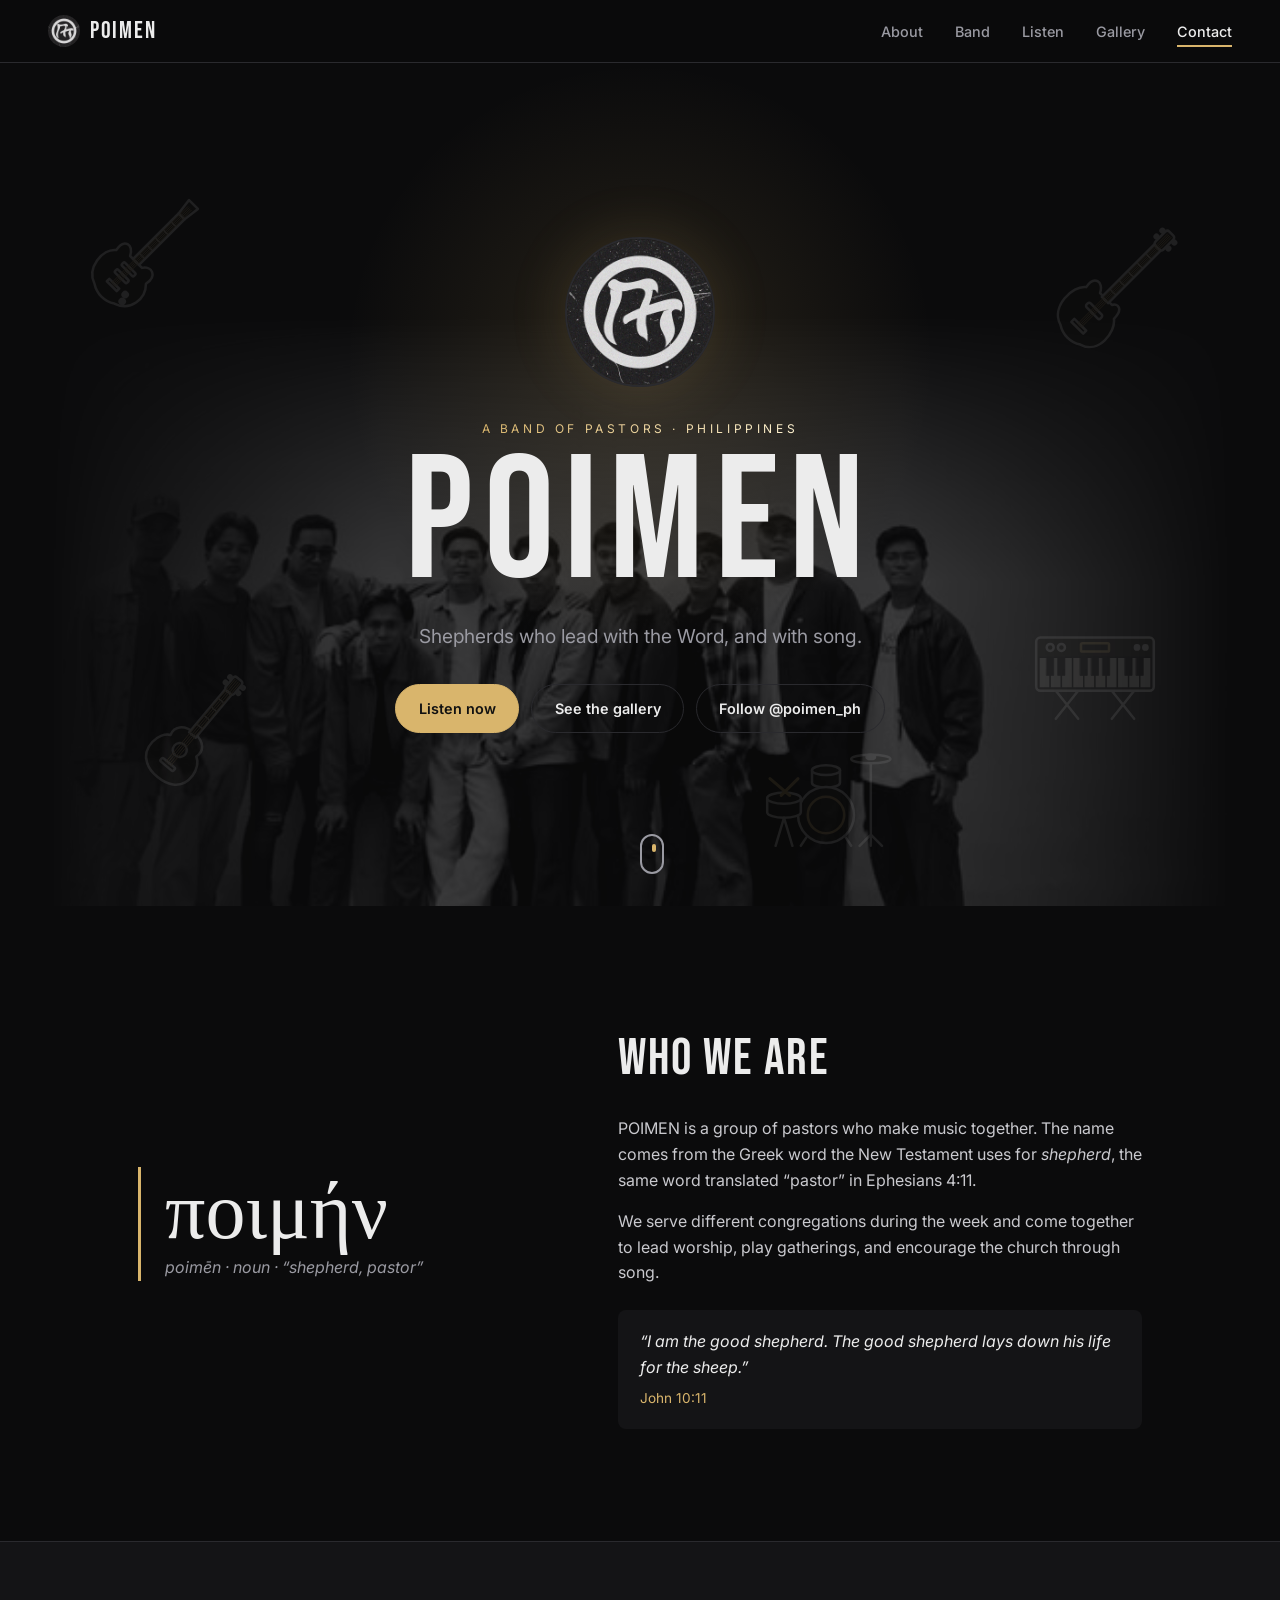
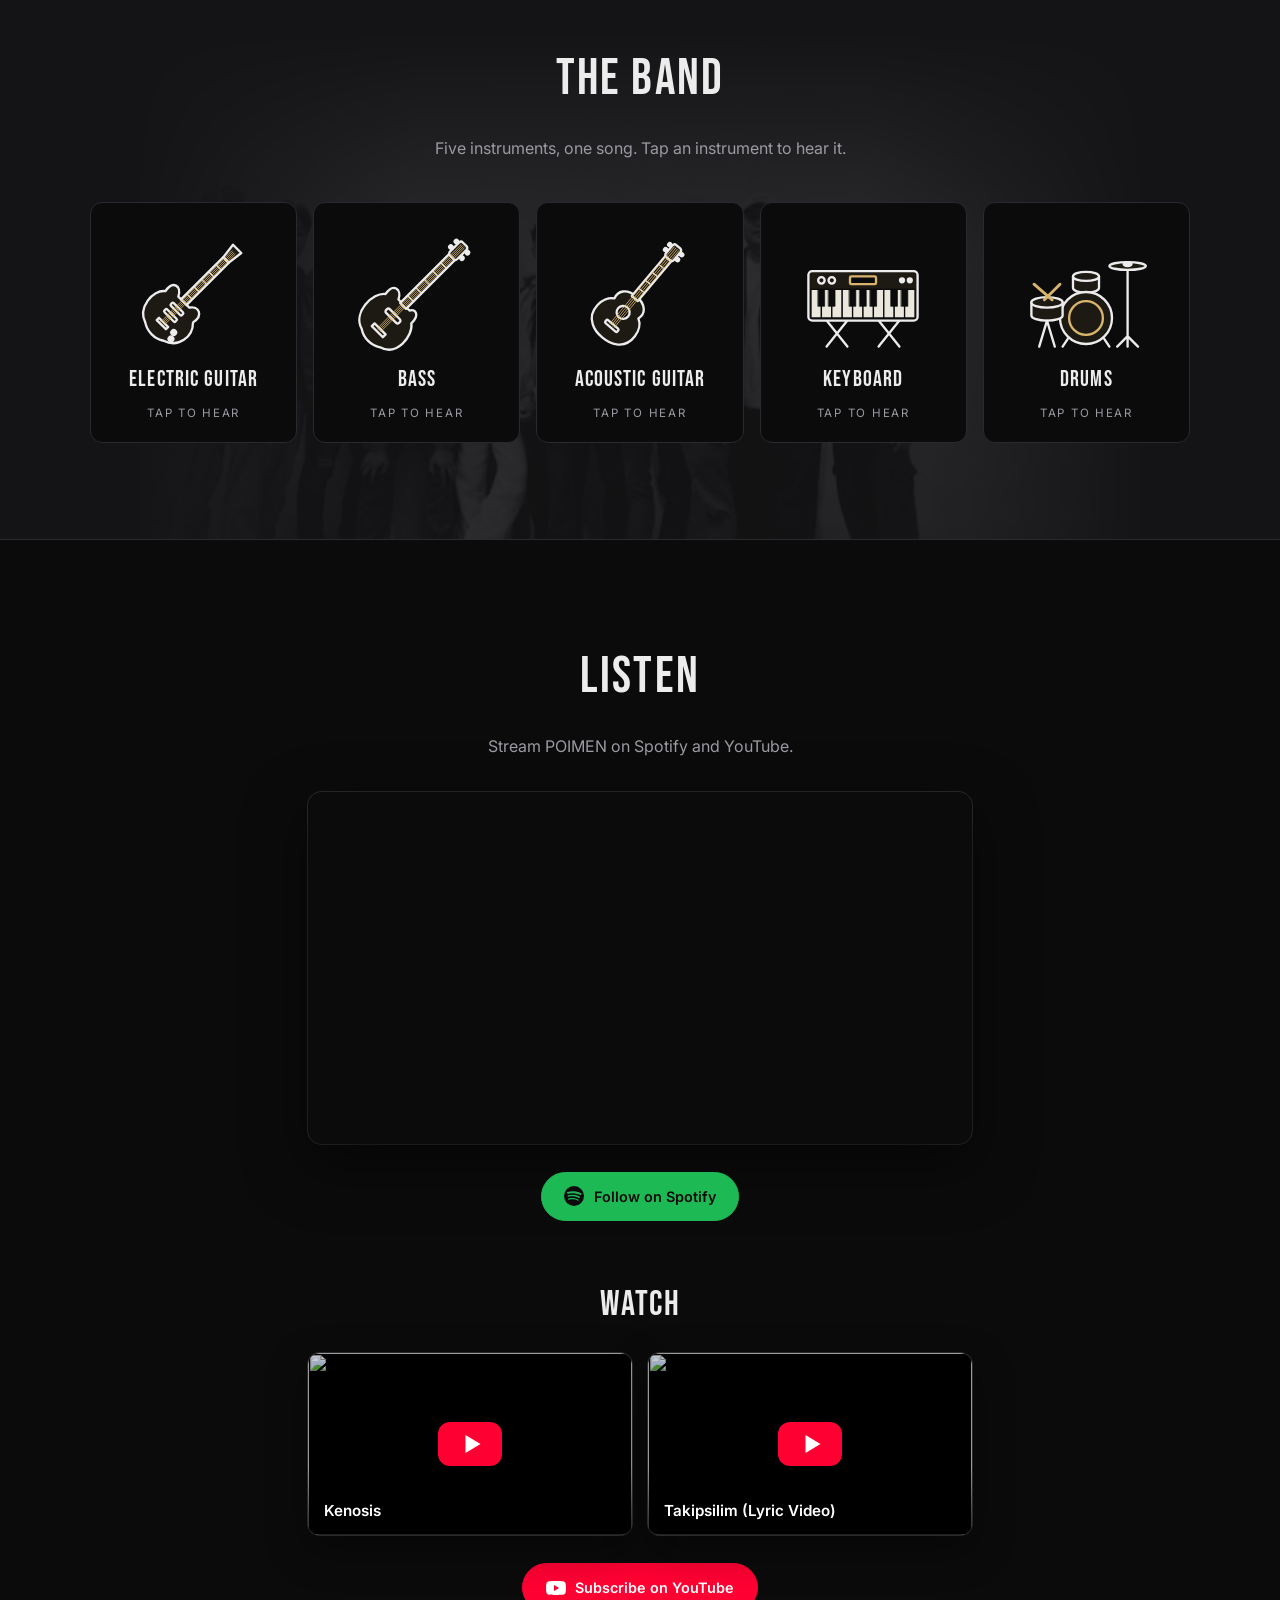
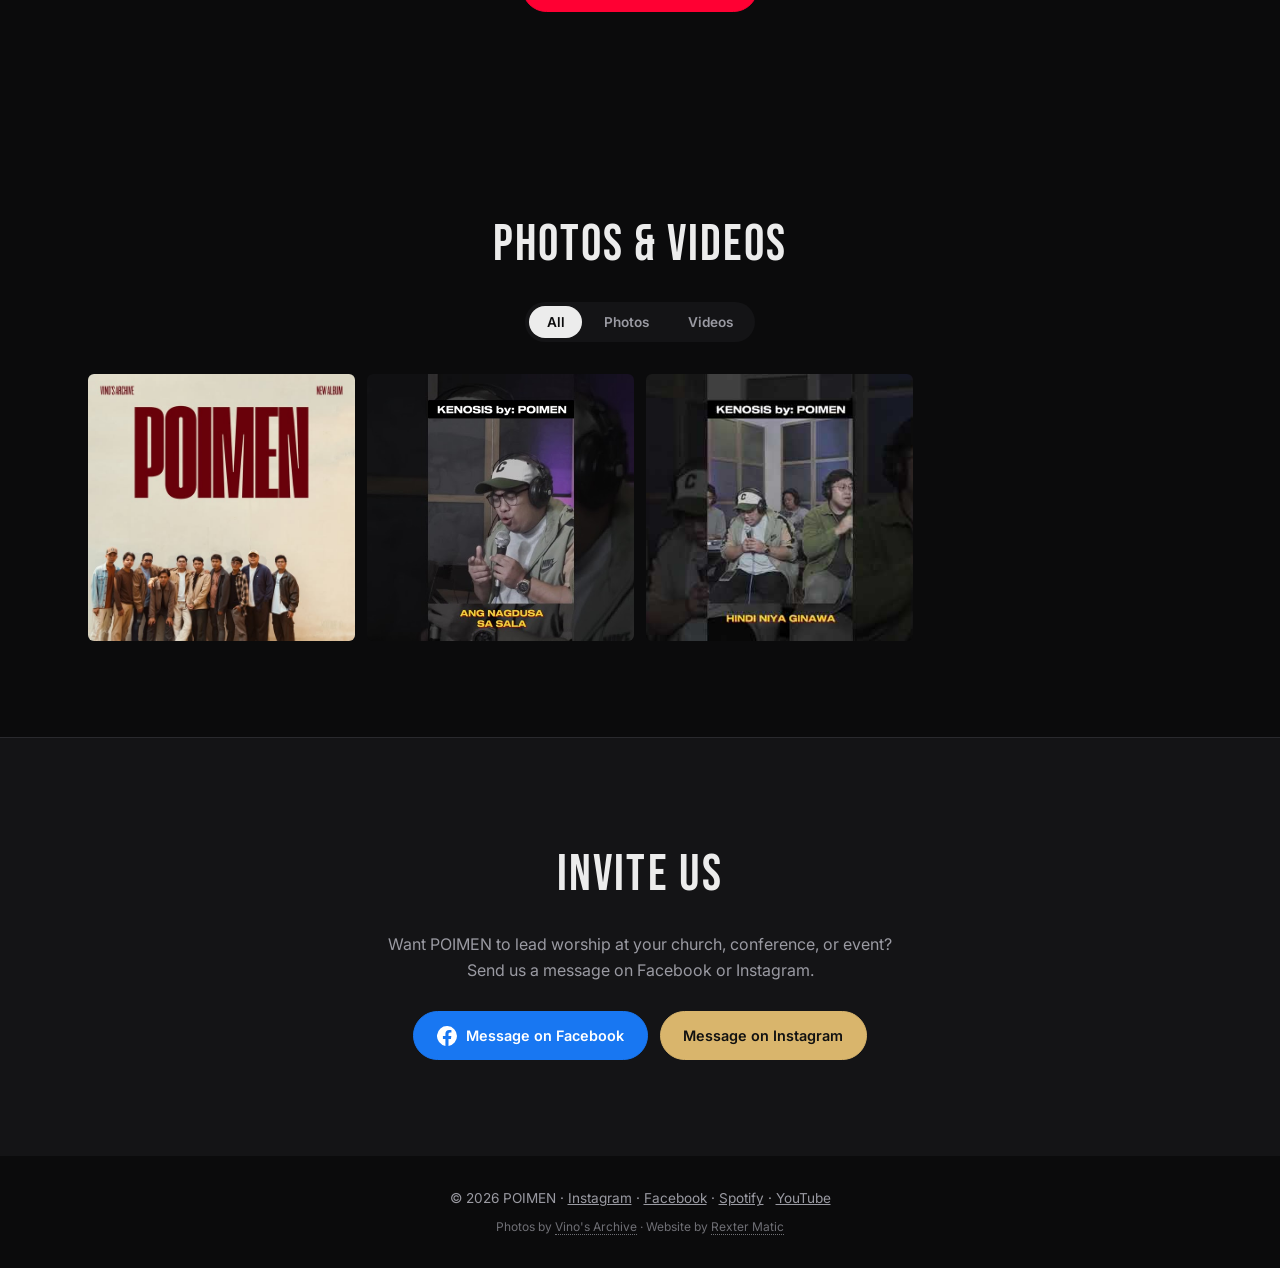
==== commit 69548ea2: "Make the classic hero the main page The classic design (faded group photo behind the title with drif" ====
--- a/index.html
+++ b/index.html
@@ -11,6 +11,7 @@
   <link rel="preconnect" href="https://fonts.gstatic.com" crossorigin>
   <link href="https://fonts.googleapis.com/css2?family=Bebas+Neue&family=Caveat:wght@600&family=Inter:wght@400;500;600&display=swap" rel="stylesheet">
   <link rel="stylesheet" href="styles.css">
+  <link rel="stylesheet" href="classic.css">
   <script>
     // Preview a design option with ?theme=grunge | sanctuary | neon | vintage
     (function () {
@@ -34,12 +35,6 @@
   <main id="top">
     <section class="hero" id="hero">
       <div class="photo-bg hero-photo" aria-hidden="true"></div>
-      <div class="polaroids" aria-hidden="true">
-        <figure class="polaroid p1" style="--r: -8deg; --i: 0"><div class="ph ph-album"></div><figcaption>New album</figcaption></figure>
-        <figure class="polaroid p2" style="--r: 7deg; --i: 1"><div class="ph ph-singer"></div><figcaption>Kenosis</figcaption></figure>
-        <figure class="polaroid p3" style="--r: 6deg; --i: 2"><div class="ph ph-studio"></div><figcaption>In the studio</figcaption></figure>
-        <figure class="polaroid p4" style="--r: -6deg; --i: 3"><div class="ph ph-takipsilim"></div><figcaption>Lyric video</figcaption></figure>
-      </div>
       <img class="hero-logo" src="media/logo.jpg" alt="POIMEN logo">
       <p class="eyebrow">A band of pastors · Philippines</p>
       <h1>POIMEN</h1>
@@ -259,5 +254,6 @@
 
   <script src="media.js"></script>
   <script src="script.js"></script>
+  <script src="classic.js"></script>
 </body>
 </html>
--- a/classic.css
+++ b/classic.css
@@ -0,0 +1,30 @@
+/* Classic hero (used by index-classic.html):
+   faded group photo behind the title + faint instruments drifting in the corners */
+
+.hero { padding: 3rem 1rem; }
+.hero-logo { width: 150px; height: 150px; margin-bottom: 2rem; }
+.hero h1 { font-size: clamp(5rem, 18vw, 11rem); }
+
+/* Photo drawn at twice the box height so only the group of people shows, edges faded */
+.hero-photo {
+  height: 70%; aspect-ratio: 2 / 1; opacity: .22;
+  filter: grayscale(1) contrast(1.2) brightness(.9);
+  mix-blend-mode: luminosity;
+  -webkit-mask-image: linear-gradient(to bottom, transparent, #000 45%), linear-gradient(to right, transparent, #000 28%, #000 72%, transparent);
+  mask-image: linear-gradient(to bottom, transparent, #000 45%), linear-gradient(to right, transparent, #000 28%, #000 72%, transparent);
+}
+
+.floaters { position: absolute; inset: 0; z-index: -1; pointer-events: none; }
+.floater { position: absolute; width: clamp(70px, 11vw, 140px); opacity: .09; animation: drift 14s ease-in-out infinite alternate; animation-delay: calc(var(--i) * -3s); }
+.floater svg { width: 100%; overflow: visible; }
+.floater:nth-child(1) { left: 6%; top: 14%; }
+.floater:nth-child(2) { right: 7%; top: 18%; }
+.floater:nth-child(3) { left: 10%; bottom: 12%; }
+.floater:nth-child(4) { right: 9%; bottom: 20%; }
+.floater:nth-child(5) { right: 30%; bottom: 5%; }
+@keyframes drift {
+  0% { transform: translate(0, 0) rotate(-6deg); }
+  50% { transform: translate(14px, -20px) rotate(4deg); }
+  100% { transform: translate(-10px, 10px) rotate(-2deg); }
+}
+@media (max-width: 560px) { .floater { opacity: .06; } }
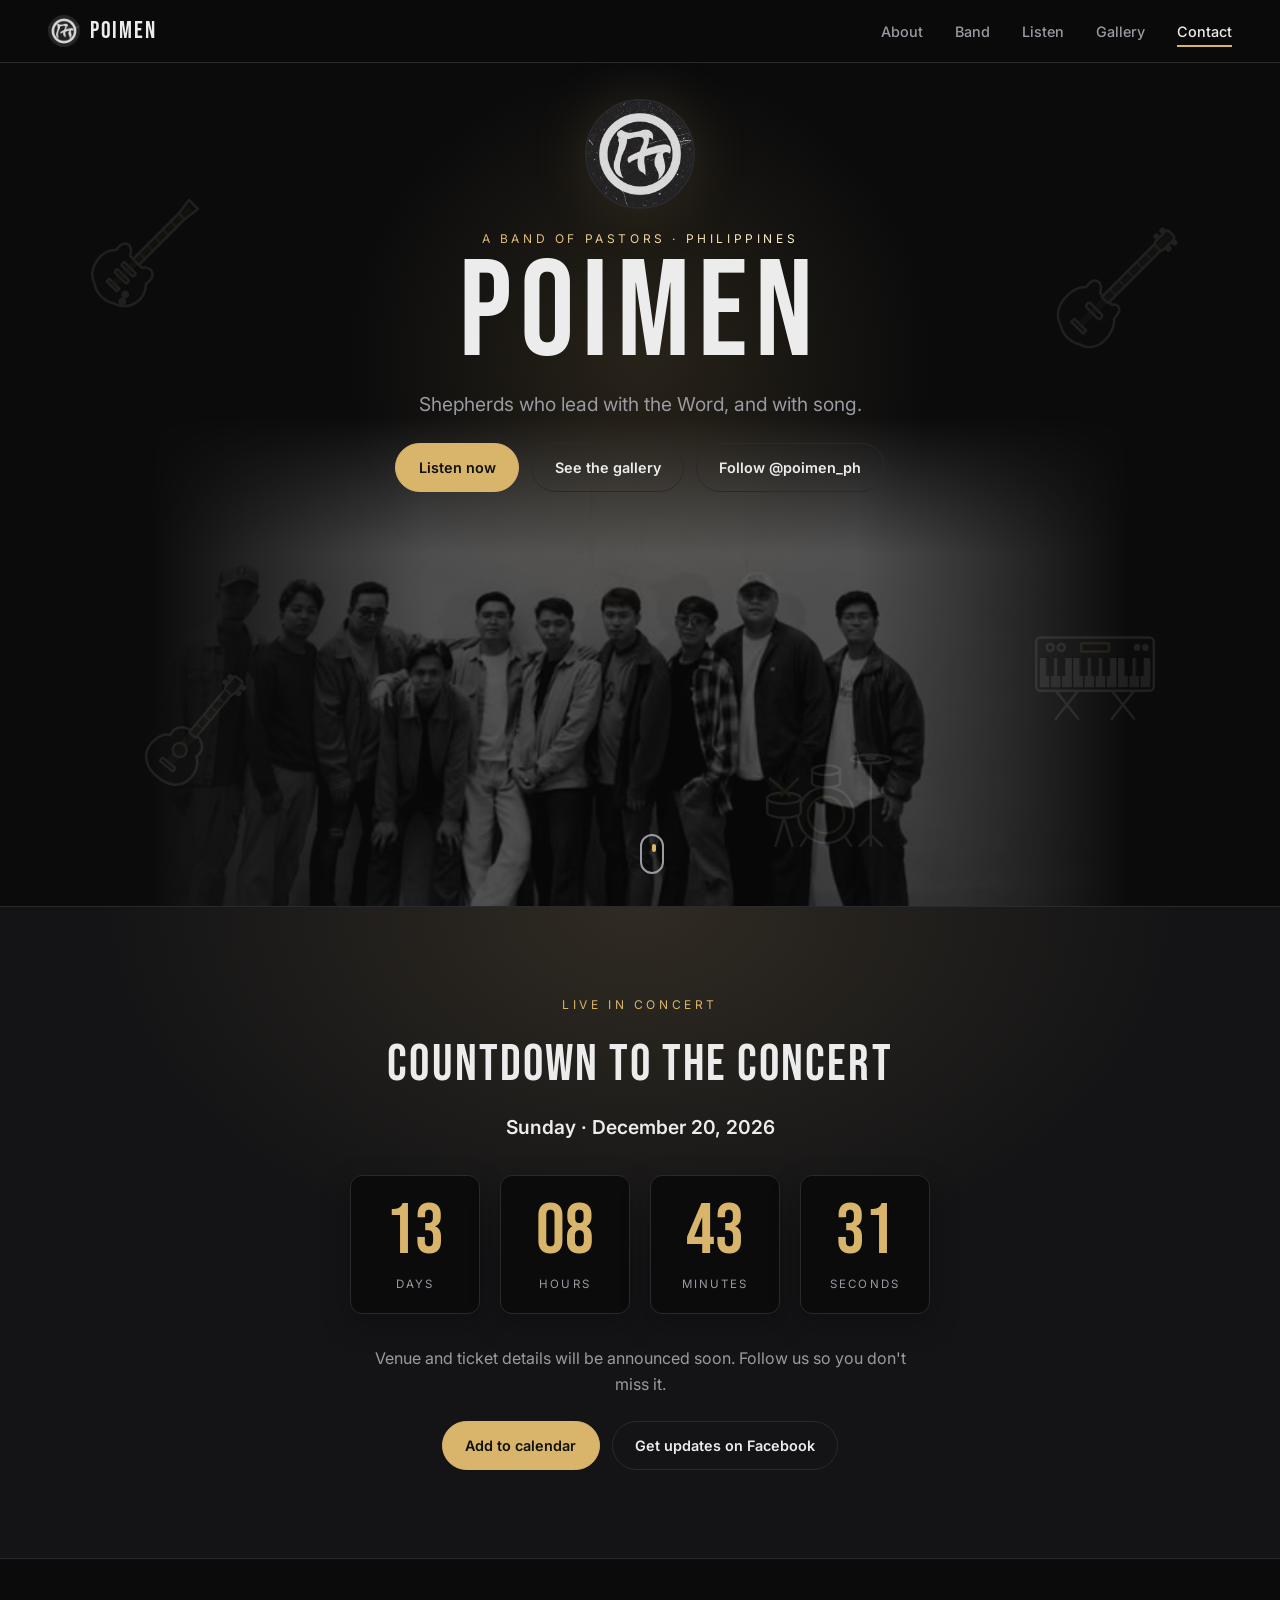
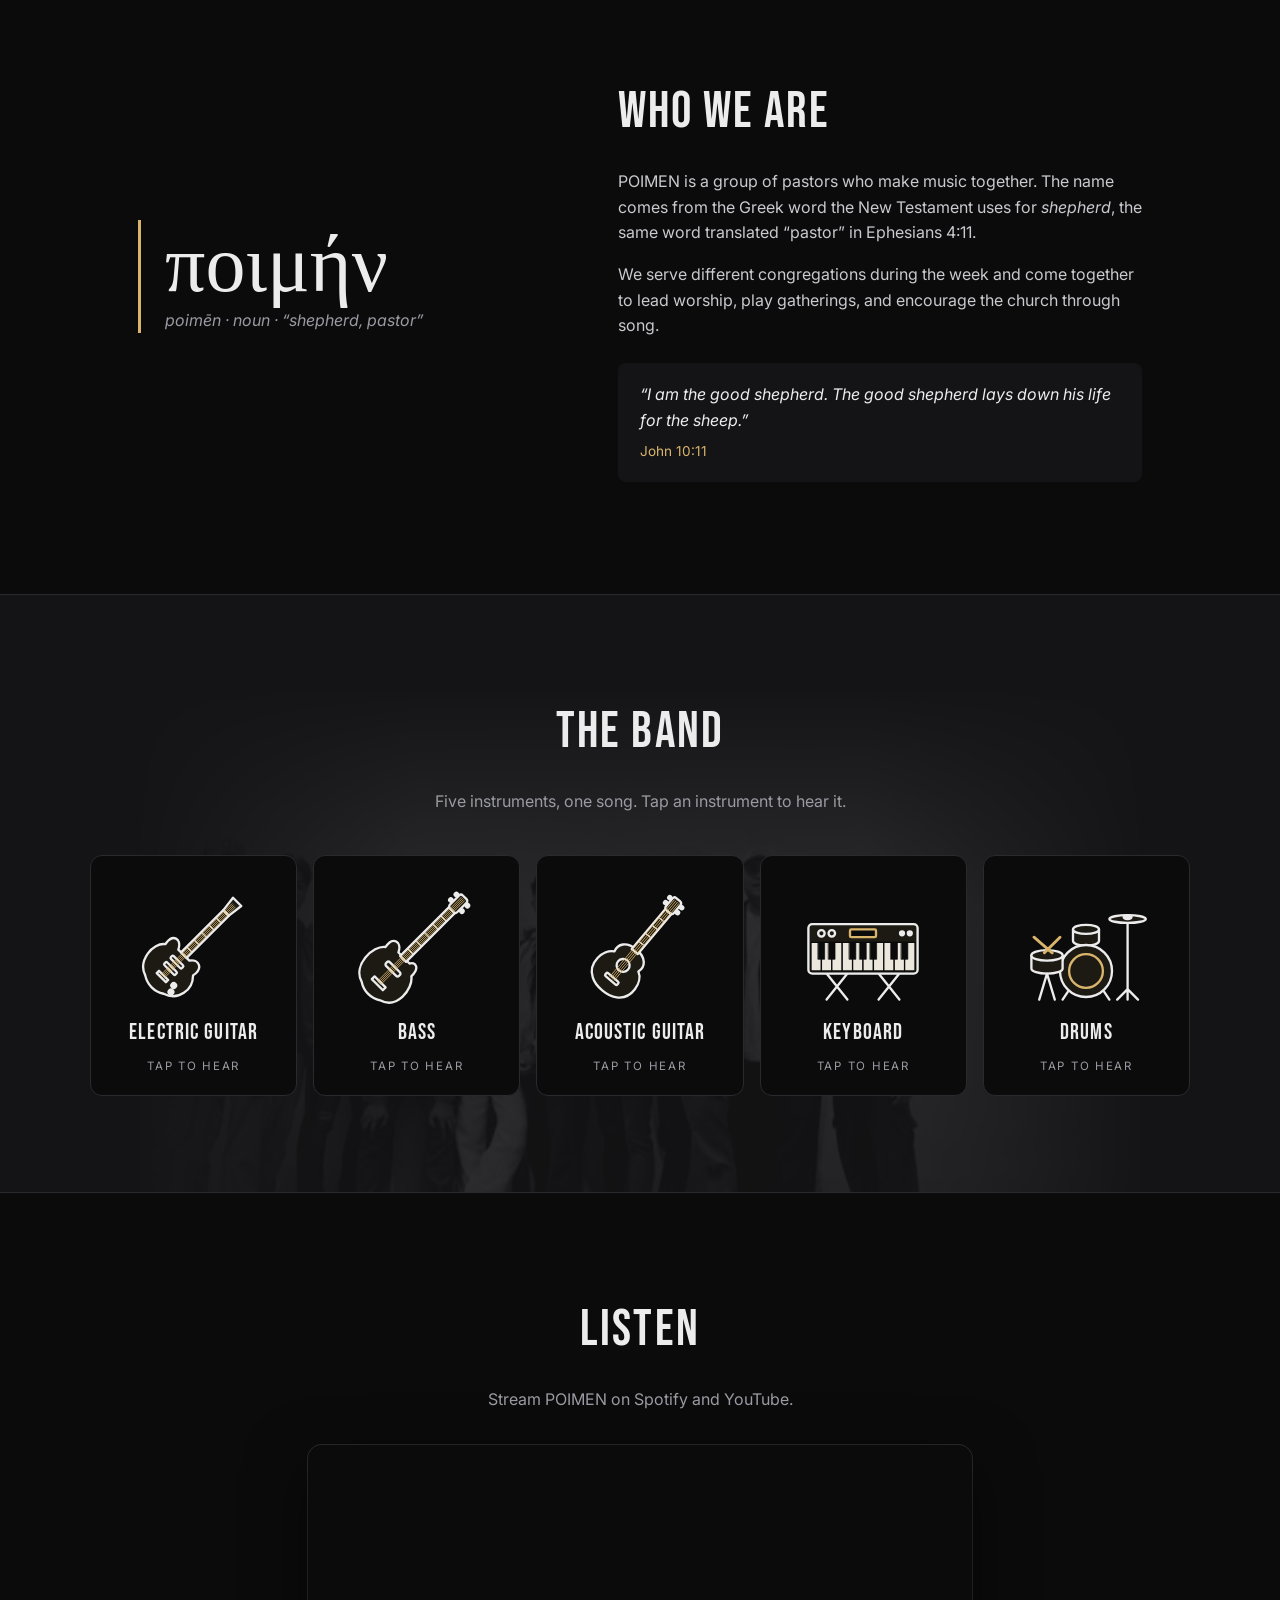
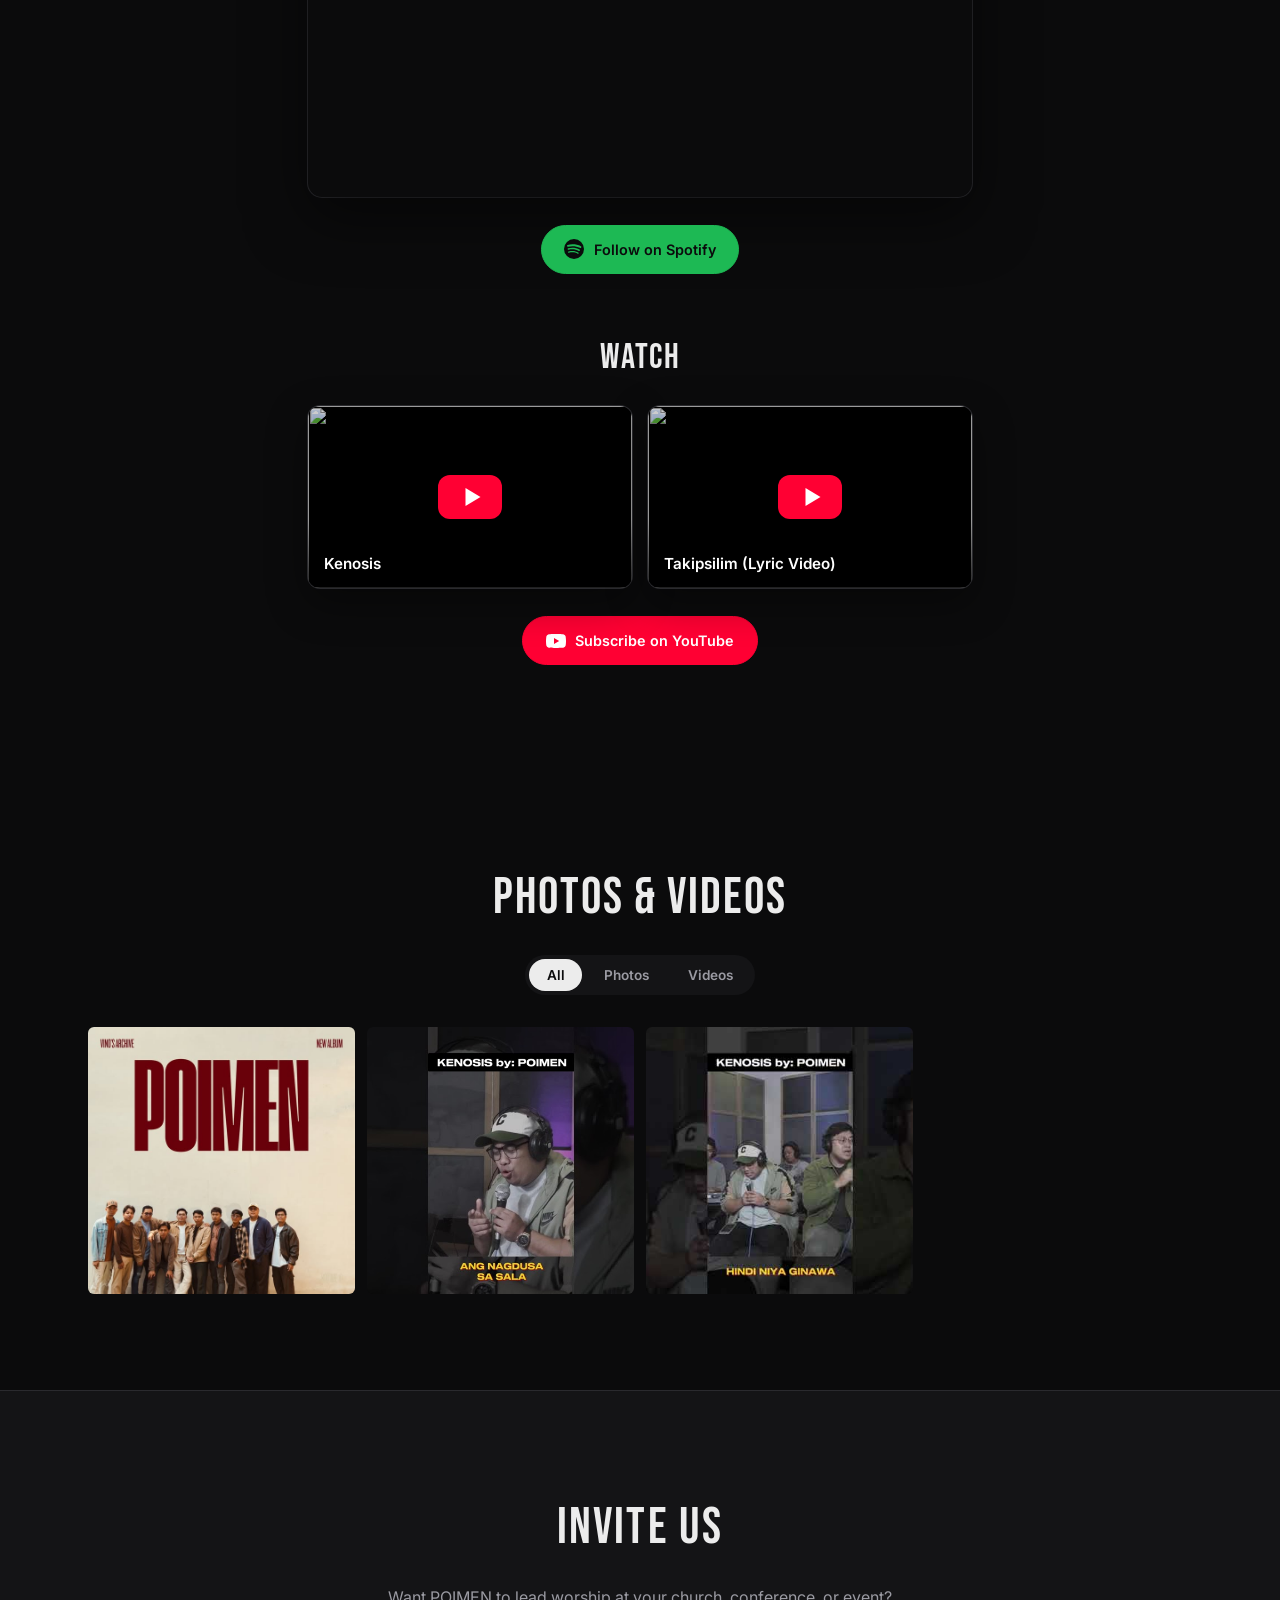
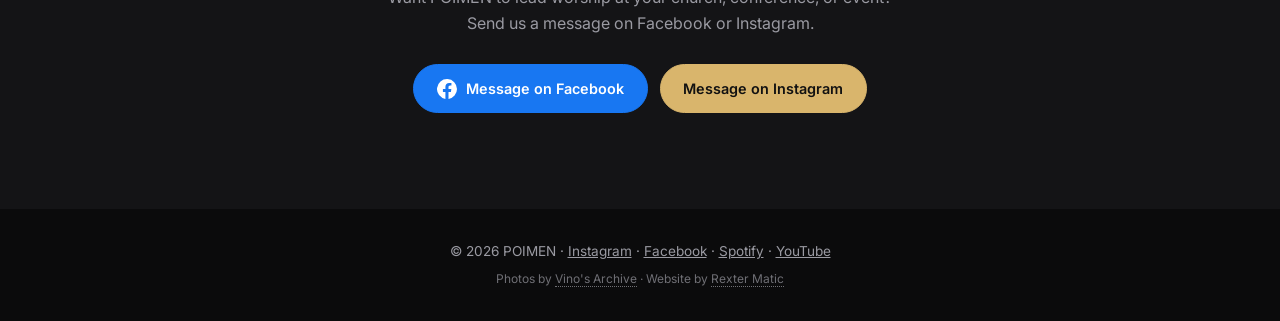
==== commit 03355f7a: "Add countdown to the December 20, 2026 concert New section below the hero with a live days/hours/min" ====
--- a/index.html
+++ b/index.html
@@ -44,7 +44,25 @@
         <a class="btn" href="#gallery">See the gallery</a>
         <a class="btn" href="https://www.instagram.com/poimen_ph/" target="_blank" rel="noopener">Follow @poimen_ph</a>
       </div>
-      <a href="#about" class="scroll-cue" aria-label="Scroll down"><span></span></a>
+      <a href="#concert" class="scroll-cue" aria-label="Scroll down"><span></span></a>
+    </section>
+
+    <section id="concert" class="concert" data-date="2026-12-20T00:00:00+08:00">
+      <p class="eyebrow-static reveal">Live in concert</p>
+      <h2 class="reveal" style="--d: .1s">Countdown to the Concert</h2>
+      <p class="concert-date reveal" style="--d: .15s">Sunday · December 20, 2026</p>
+      <div class="countdown reveal" style="--d: .2s" role="timer" aria-live="off">
+        <div class="cd-unit"><span class="cd-num" data-unit="days">--</span><span class="cd-label">Days</span></div>
+        <div class="cd-unit"><span class="cd-num" data-unit="hours">--</span><span class="cd-label">Hours</span></div>
+        <div class="cd-unit"><span class="cd-num" data-unit="minutes">--</span><span class="cd-label">Minutes</span></div>
+        <div class="cd-unit"><span class="cd-num" data-unit="seconds">--</span><span class="cd-label">Seconds</span></div>
+      </div>
+      <p class="concert-done" hidden></p>
+      <p class="concert-note reveal" style="--d: .25s">Venue and ticket details will be announced soon. Follow us so you don't miss it.</p>
+      <div class="concert-actions reveal" style="--d: .3s">
+        <a class="btn primary" id="add-calendar" href="#" download="poimen-concert.ics">Add to calendar</a>
+        <a class="btn" href="https://www.facebook.com/Poimenph/" target="_blank" rel="noopener">Get updates on Facebook</a>
+      </div>
     </section>
 
     <section id="about" class="about">
--- a/styles.css
+++ b/styles.css
@@ -185,6 +185,37 @@
   .nav-brand span { display: none; }
 }
 
+/* ---------- Concert countdown ---------- */
+
+.concert {
+  position: relative; text-align: center; overflow: hidden;
+  padding: clamp(3.5rem, 9vw, 5.5rem) clamp(1rem, 4vw, 3rem);
+  background:
+    radial-gradient(ellipse 60% 80% at 50% 0%, rgba(var(--accent-rgb), .14), transparent 70%),
+    var(--bg-2);
+  border-block: 1px solid var(--line);
+}
+.eyebrow-static { text-transform: uppercase; letter-spacing: .3em; font-size: .75rem; color: var(--accent); margin-bottom: .6rem; }
+.concert h2 { margin-bottom: .4rem; }
+.concert-date { font-weight: 600; font-size: clamp(1rem, 2.5vw, 1.2rem); color: var(--text); margin-bottom: 2rem; }
+.countdown { display: flex; justify-content: center; gap: clamp(.5rem, 2vw, 1.25rem); margin-bottom: 2rem; }
+.cd-unit {
+  min-width: clamp(70px, 16vw, 130px); padding: clamp(.8rem, 2vw, 1.25rem) .5rem;
+  background: var(--bg); border: 1px solid var(--line); border-radius: var(--radius);
+  box-shadow: 0 10px 30px rgba(0, 0, 0, .25);
+}
+.cd-num {
+  display: block; font-family: var(--display); font-weight: var(--display-weight);
+  font-size: clamp(2.4rem, 8vw, 4.5rem); line-height: 1; color: var(--accent);
+  font-variant-numeric: tabular-nums;
+}
+.cd-num.tick { animation: tick .45s cubic-bezier(.2, .8, .2, 1); }
+@keyframes tick { from { opacity: .2; transform: translateY(-10px); } to { opacity: 1; transform: none; } }
+.cd-label { display: block; margin-top: .4rem; font-size: .72rem; text-transform: uppercase; letter-spacing: .18em; color: var(--muted); }
+.concert-done { font-family: var(--display); font-size: clamp(1.8rem, 5vw, 2.8rem); color: var(--accent); margin-bottom: 2rem; }
+.concert-note { color: var(--muted); max-width: 34rem; margin: 0 auto 1.5rem; }
+.concert-actions { display: flex; flex-wrap: wrap; gap: .75rem; justify-content: center; }
+
 /* ---------- Listen / Spotify ---------- */
 
 .listen { max-width: 760px; margin: 0 auto; padding: clamp(4rem, 10vw, 6rem) clamp(1rem, 4vw, 3rem); text-align: center; }
--- a/classic.css
+++ b/classic.css
@@ -1,17 +1,19 @@
-/* Classic hero (used by index-classic.html):
+/* Classic hero (used by index.html):
    faded group photo behind the title + faint instruments drifting in the corners */
 
-.hero { padding: 3rem 1rem; }
-.hero-logo { width: 150px; height: 150px; margin-bottom: 2rem; }
-.hero h1 { font-size: clamp(5rem, 18vw, 11rem); }
+/* Content sits at the top of the hero so the faces in the photo below stay visible */
+.hero { justify-content: flex-start; padding: clamp(1.5rem, 4vh, 3rem) 1rem 3rem; }
+.hero-logo { width: 110px; height: 110px; margin-bottom: 1.25rem; }
+.hero h1 { font-size: clamp(4.5rem, 14vw, 8.5rem); margin: .35rem 0 .75rem; }
+.hero-actions { margin-top: 1.5rem; }
 
 /* Photo drawn at twice the box height so only the group of people shows, edges faded */
 .hero-photo {
-  height: 70%; aspect-ratio: 2 / 1; opacity: .22;
-  filter: grayscale(1) contrast(1.2) brightness(.9);
+  height: 58%; aspect-ratio: 2 / 1; opacity: .32;
+  filter: grayscale(1) contrast(1.2) brightness(.95);
   mix-blend-mode: luminosity;
-  -webkit-mask-image: linear-gradient(to bottom, transparent, #000 45%), linear-gradient(to right, transparent, #000 28%, #000 72%, transparent);
-  mask-image: linear-gradient(to bottom, transparent, #000 45%), linear-gradient(to right, transparent, #000 28%, #000 72%, transparent);
+  -webkit-mask-image: linear-gradient(to bottom, transparent, #000 28%), linear-gradient(to right, transparent, #000 28%, #000 72%, transparent);
+  mask-image: linear-gradient(to bottom, transparent, #000 28%), linear-gradient(to right, transparent, #000 28%, #000 72%, transparent);
 }
 
 .floaters { position: absolute; inset: 0; z-index: -1; pointer-events: none; }
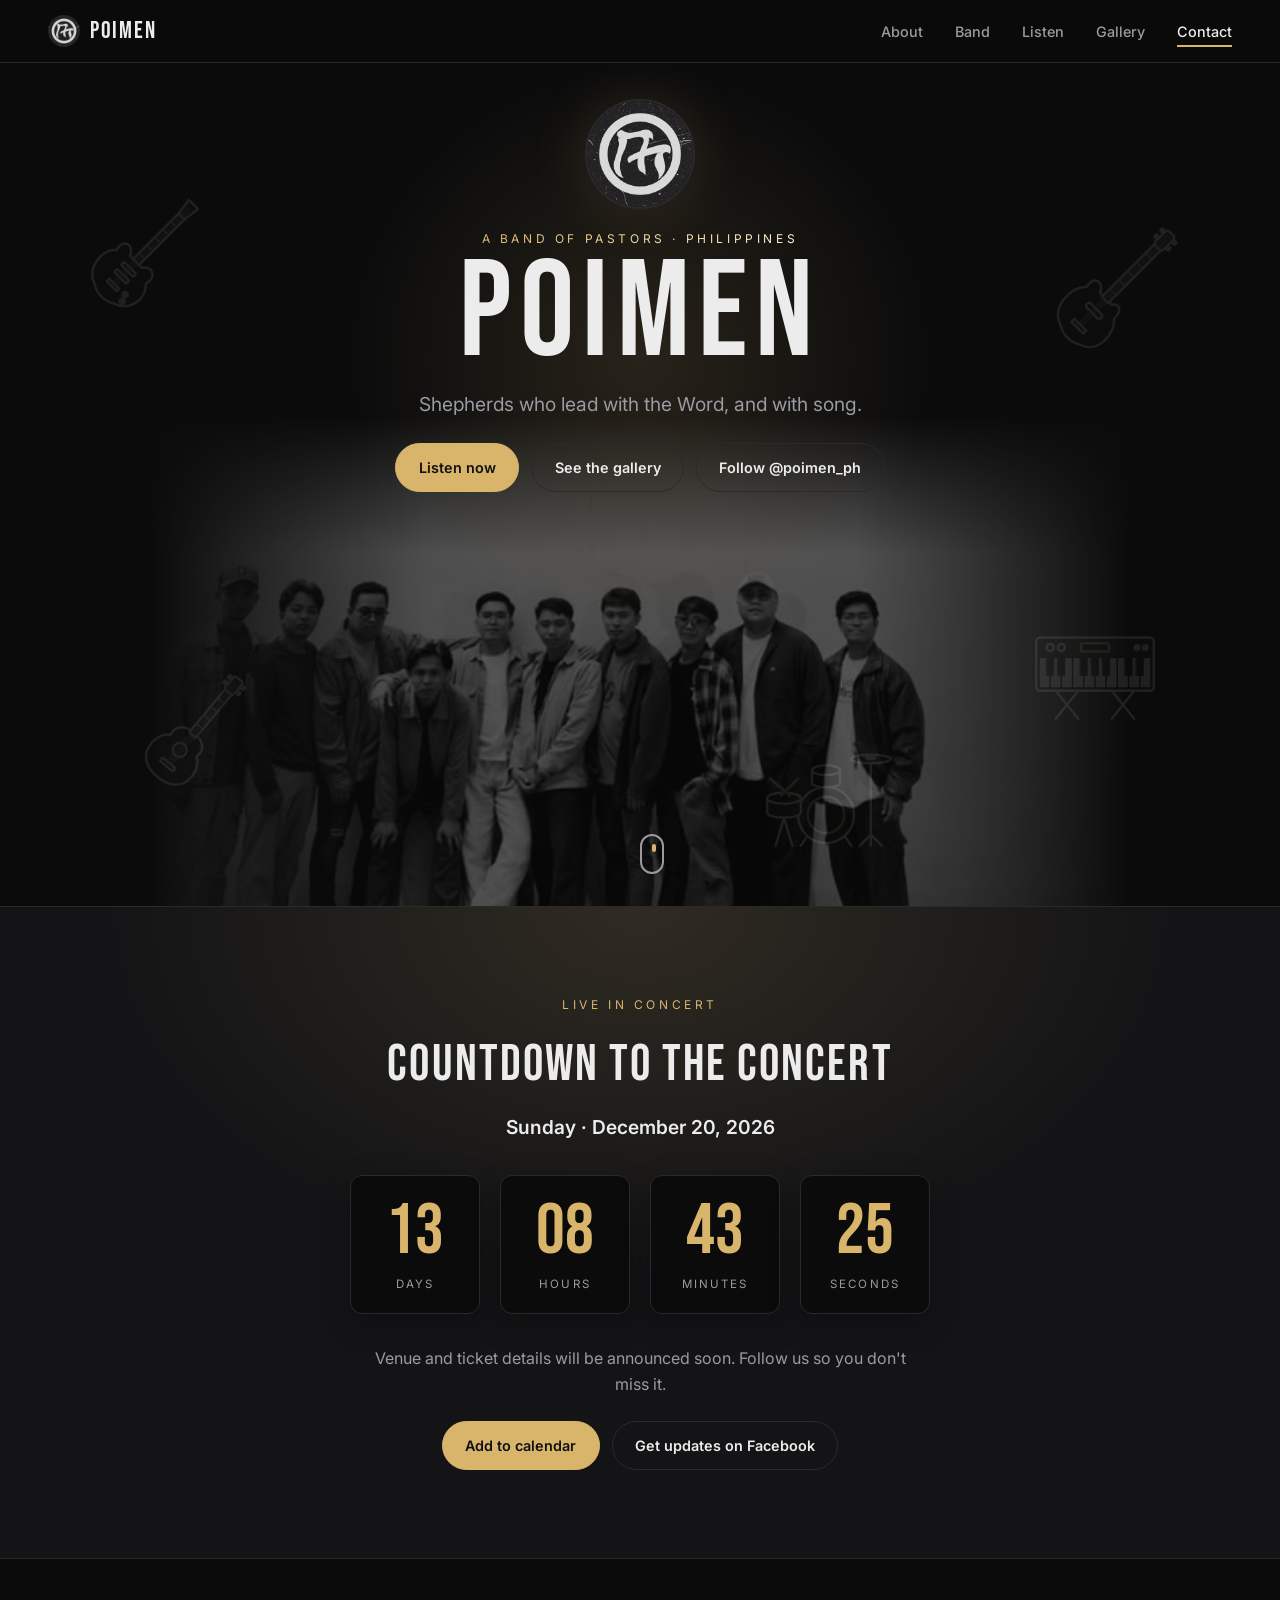
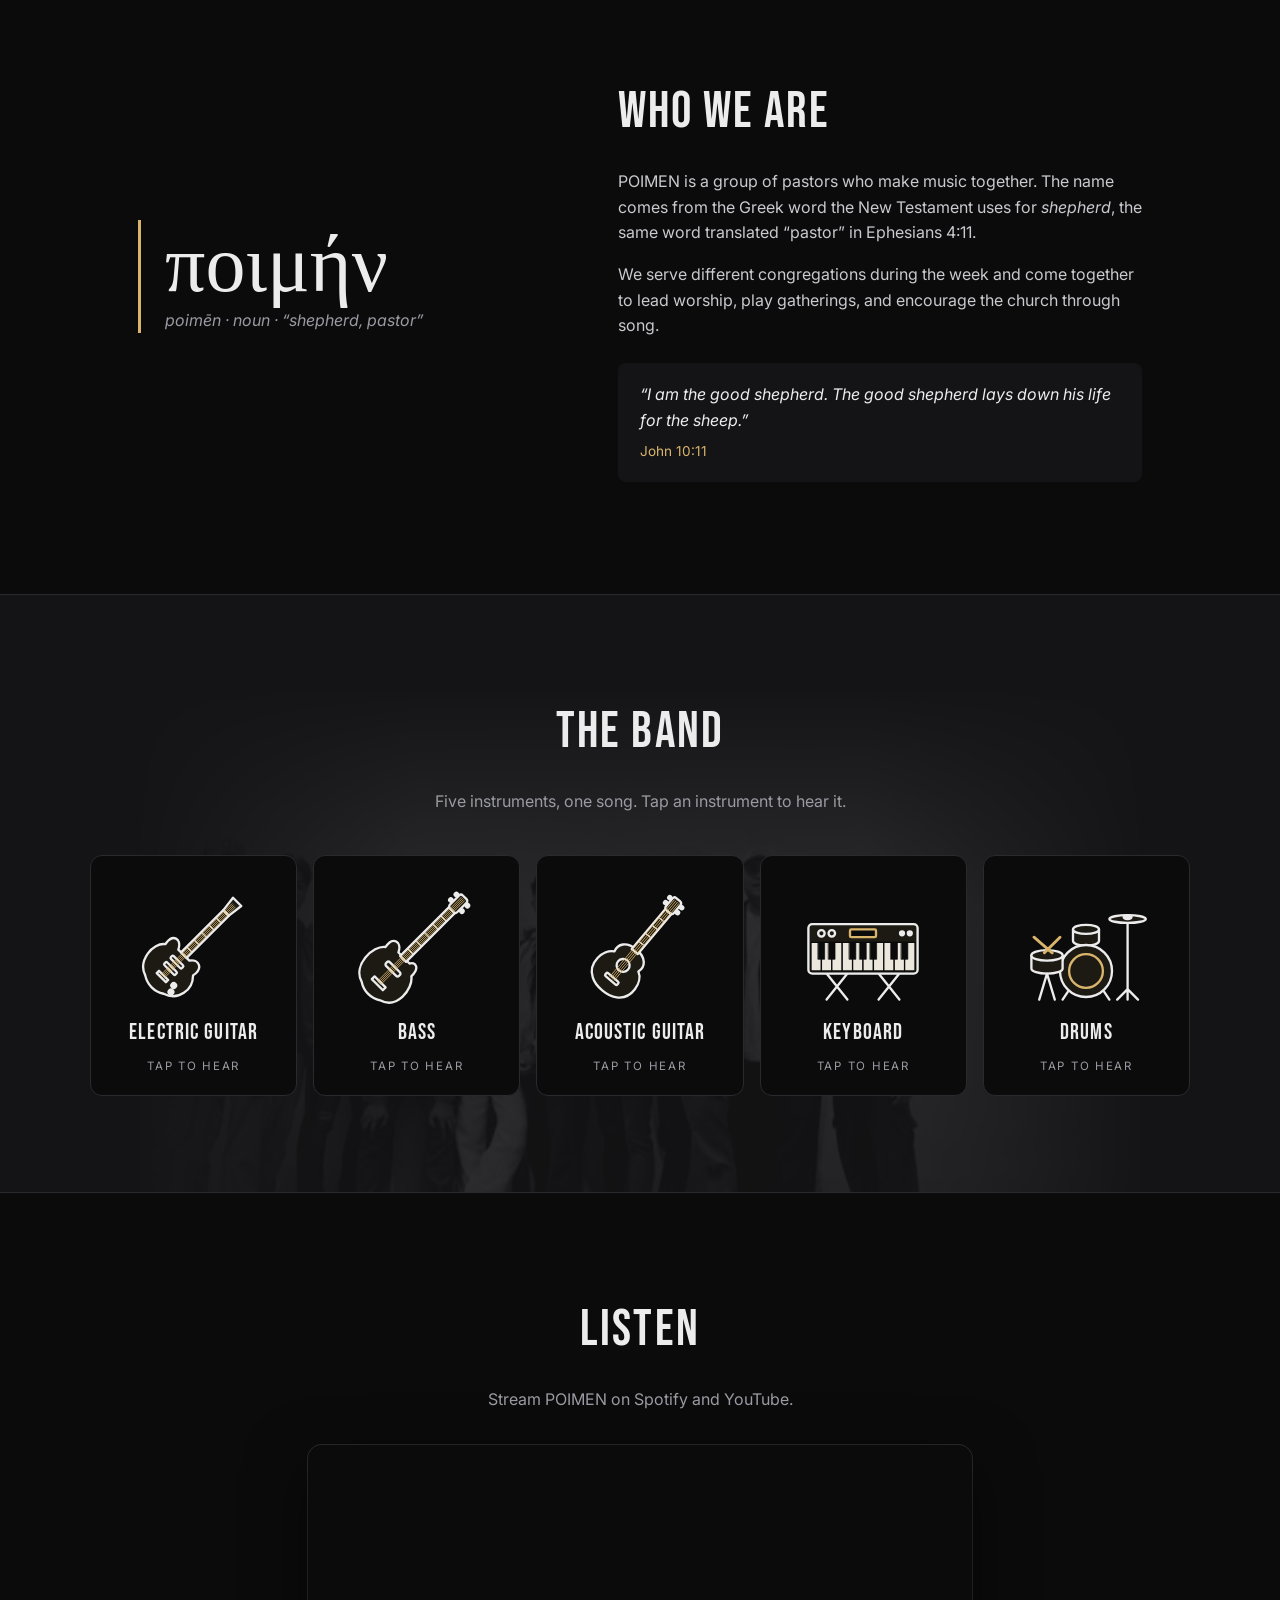
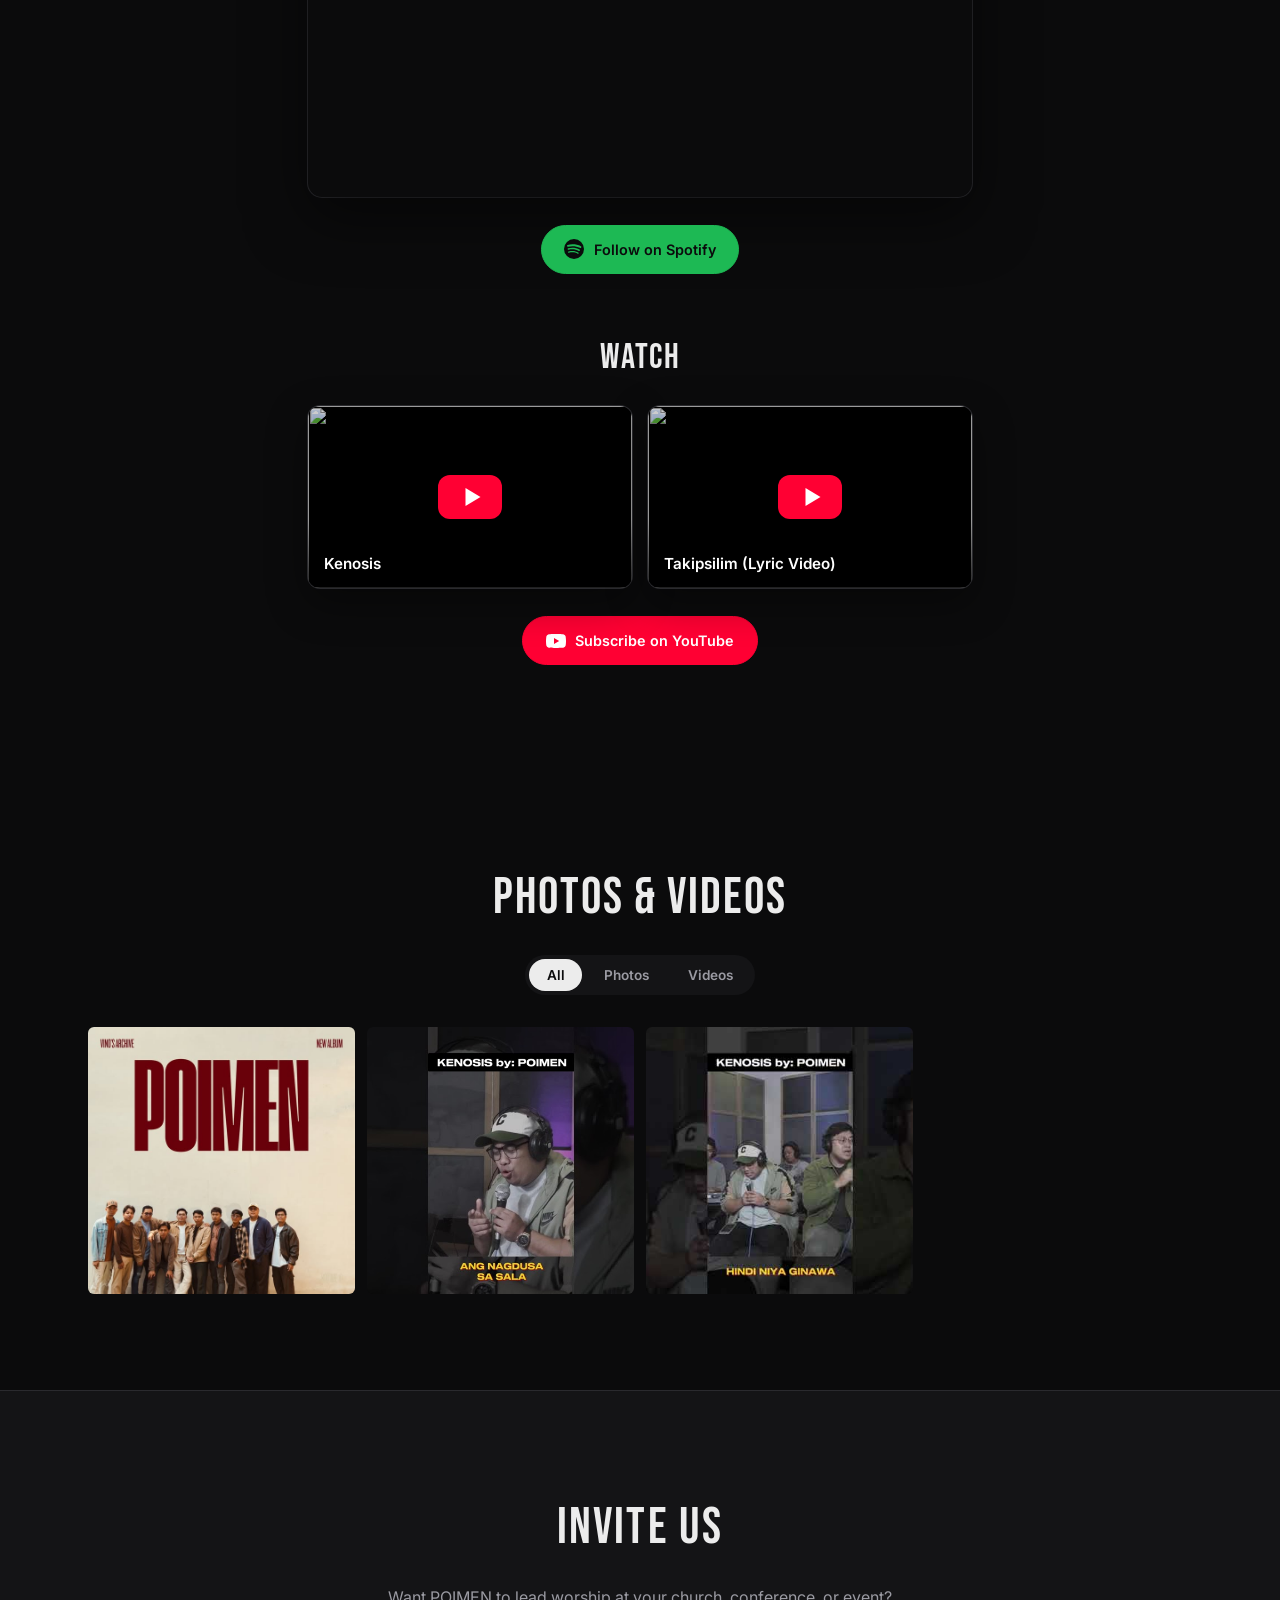
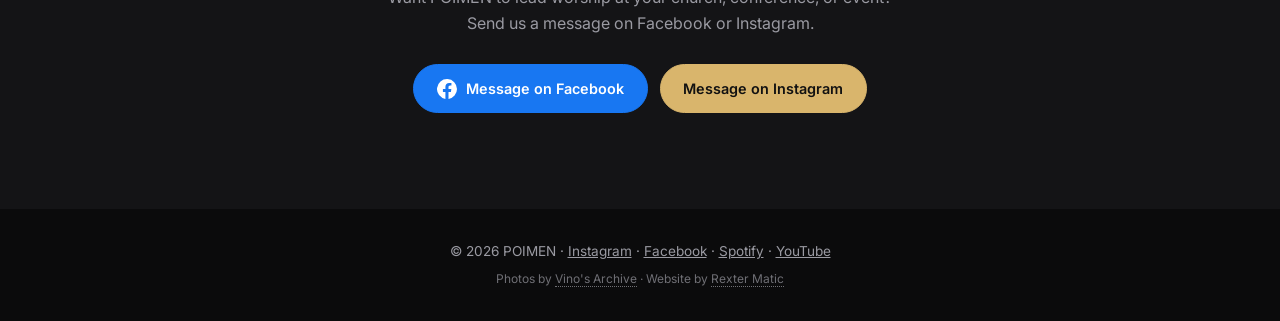
==== commit 280f338b: "Embed Seatko live ticket prices in the concert section Co-Authored-By: Claude Opus 5.5 <noreply@anth" ====
--- a/index.html
+++ b/index.html
@@ -58,7 +58,9 @@
         <div class="cd-unit"><span class="cd-num" data-unit="seconds">--</span><span class="cd-label">Seconds</span></div>
       </div>
       <p class="concert-done" hidden></p>
-      <p class="concert-note reveal" style="--d: .25s">Venue and ticket details will be announced soon. Follow us so you don't miss it.</p>
+      <div class="reveal" style="--d: .25s" data-seatko-event="1" data-buy-url="https://m.me/Poimenph" data-buy-label="Get tickets">
+        <p class="concert-note">Venue and ticket details will be announced soon. Follow us so you don't miss it.</p>
+      </div>
       <div class="concert-actions reveal" style="--d: .3s">
         <a class="btn primary" id="add-calendar" href="#" download="poimen-concert.ics">Add to calendar</a>
         <a class="btn" href="https://www.facebook.com/Poimenph/" target="_blank" rel="noopener">Get updates on Facebook</a>
@@ -273,5 +275,6 @@
   <script src="media.js"></script>
   <script src="script.js"></script>
   <script src="classic.js"></script>
+  <script src="https://seatko.54-227-48-13.sslip.io/embed.js" defer></script>
 </body>
 </html>
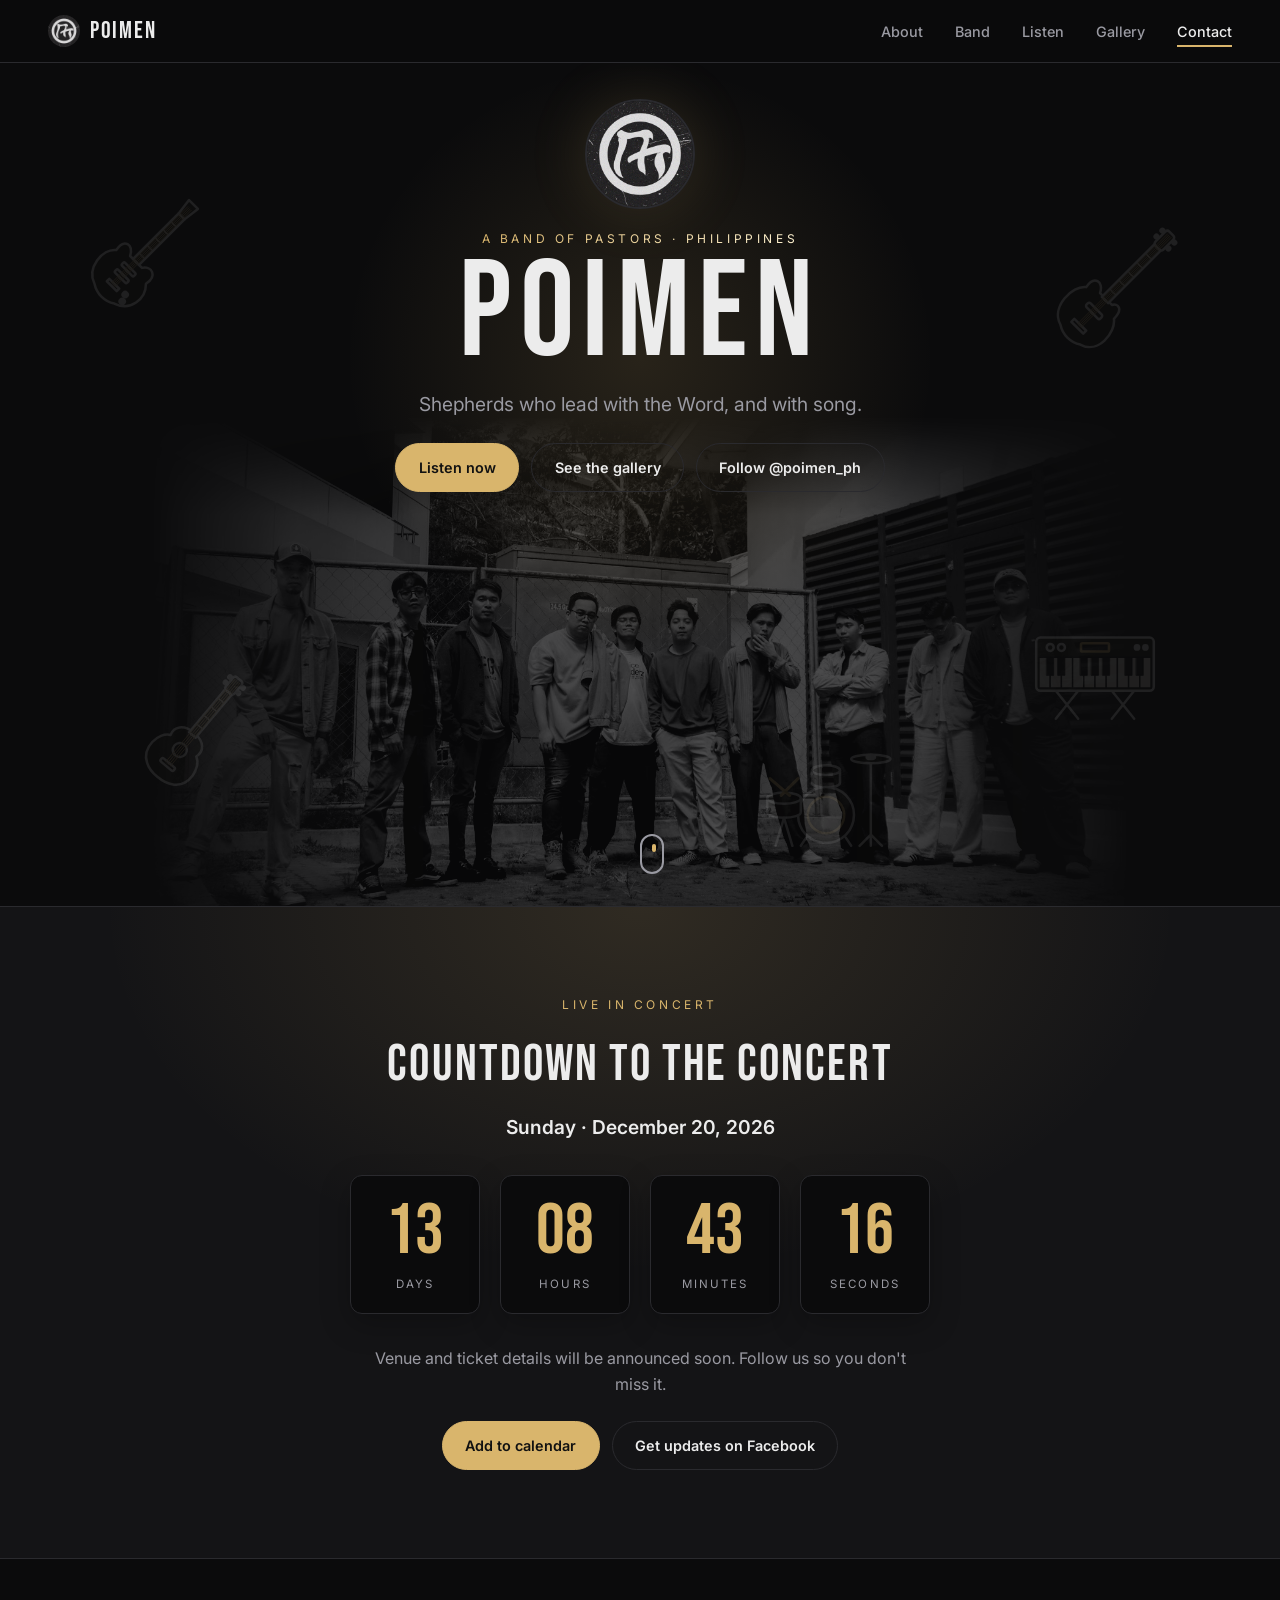
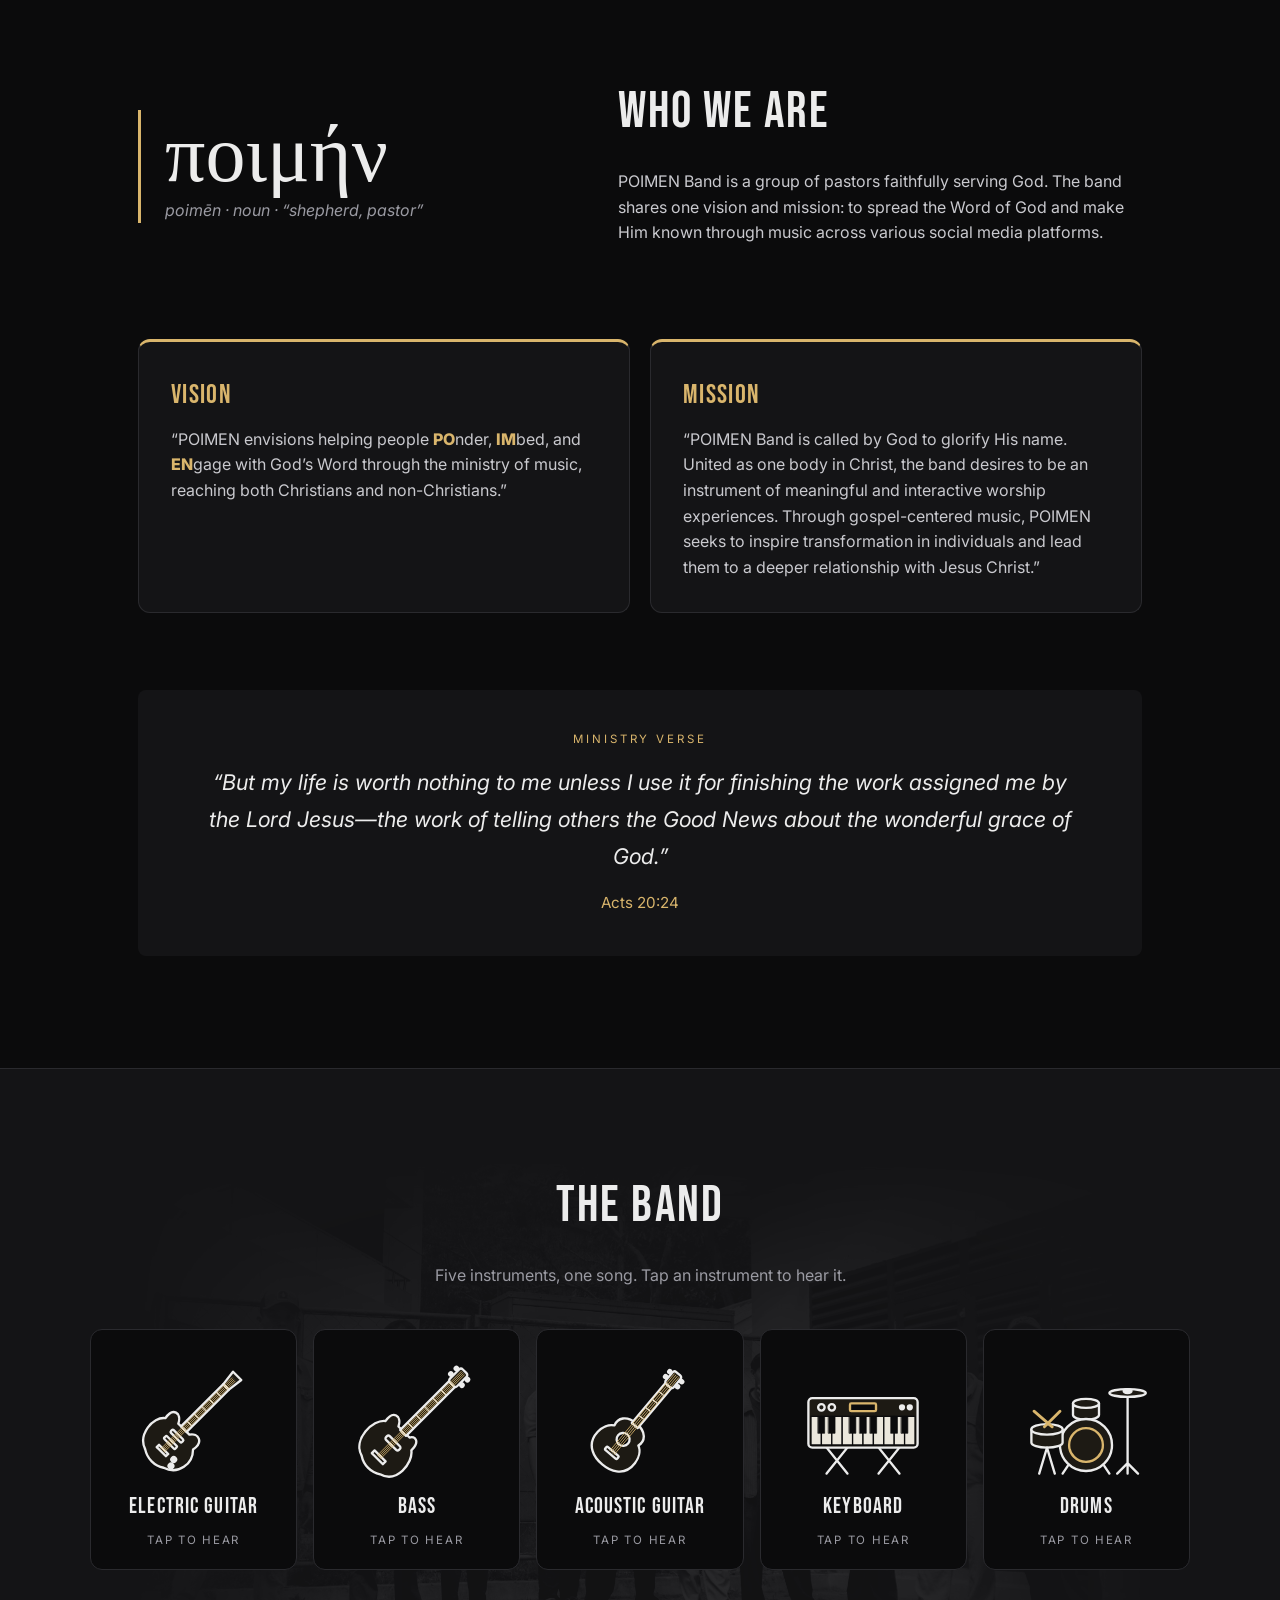
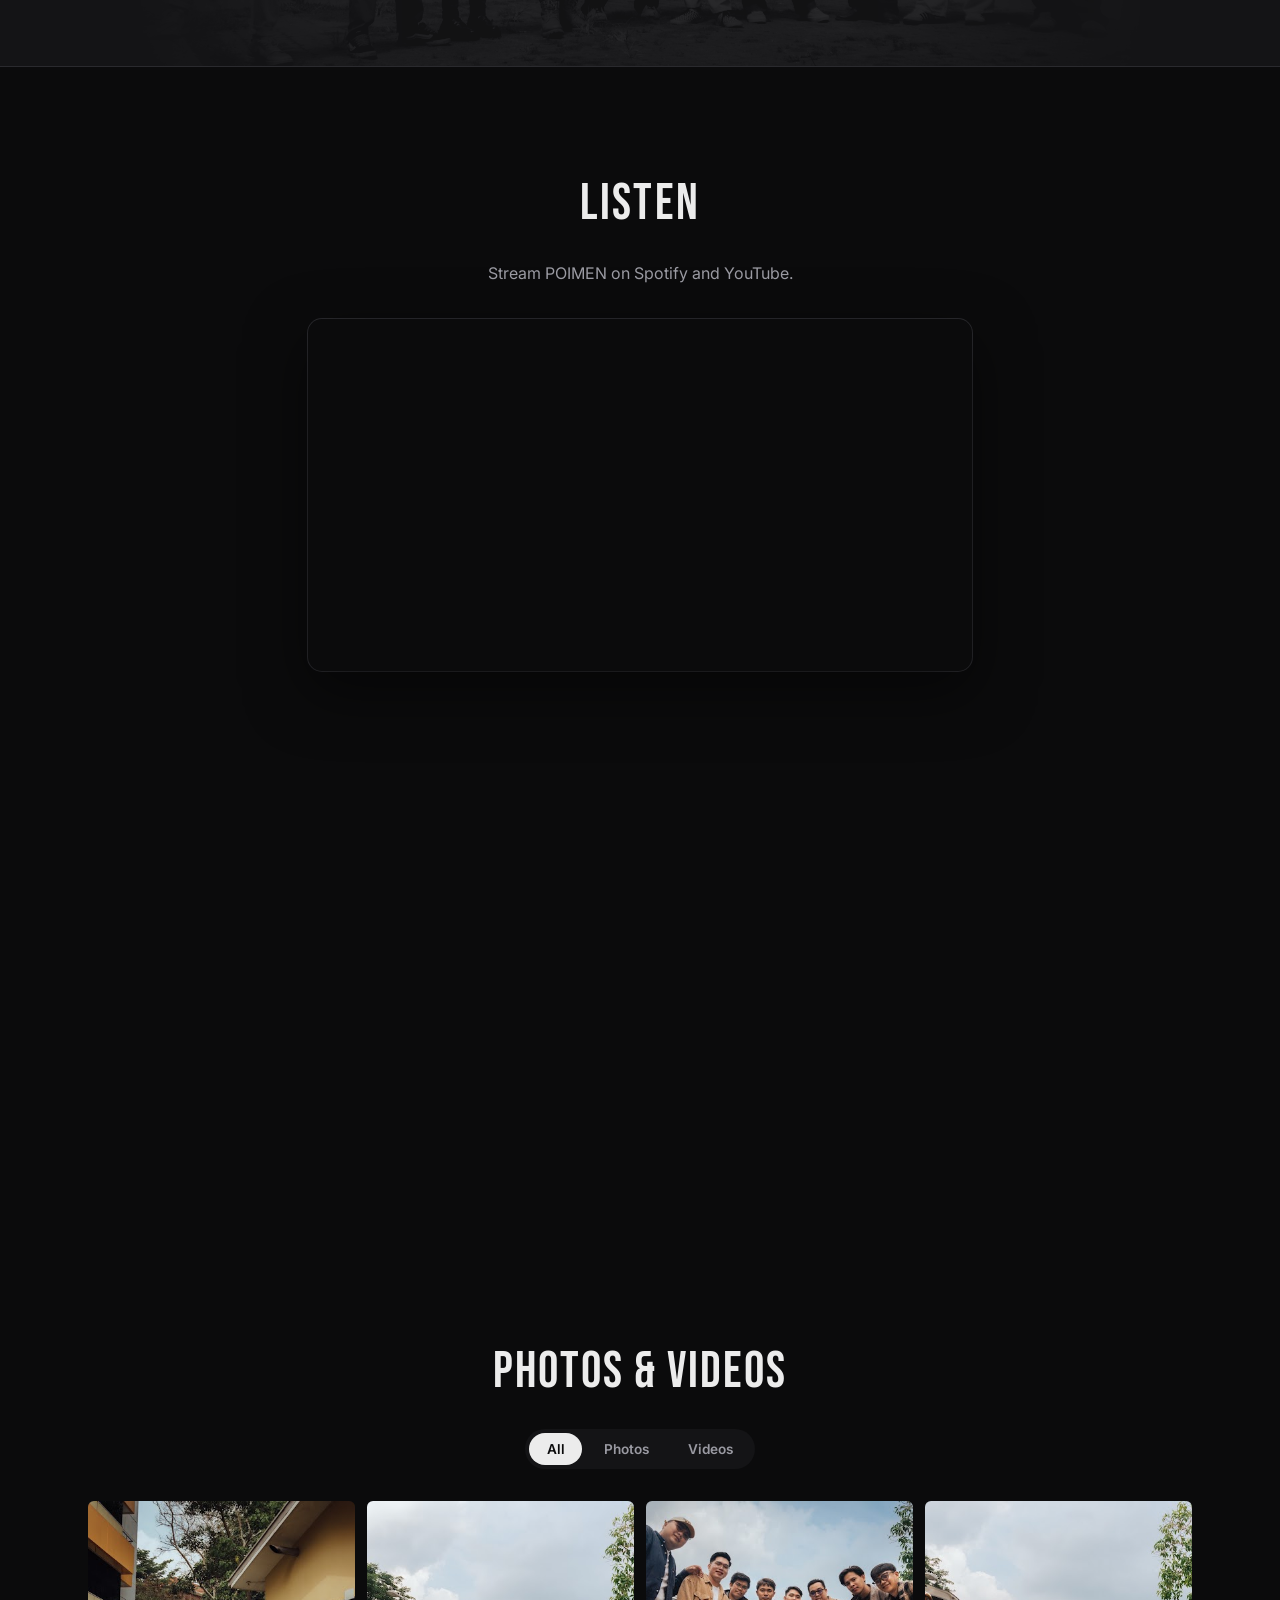
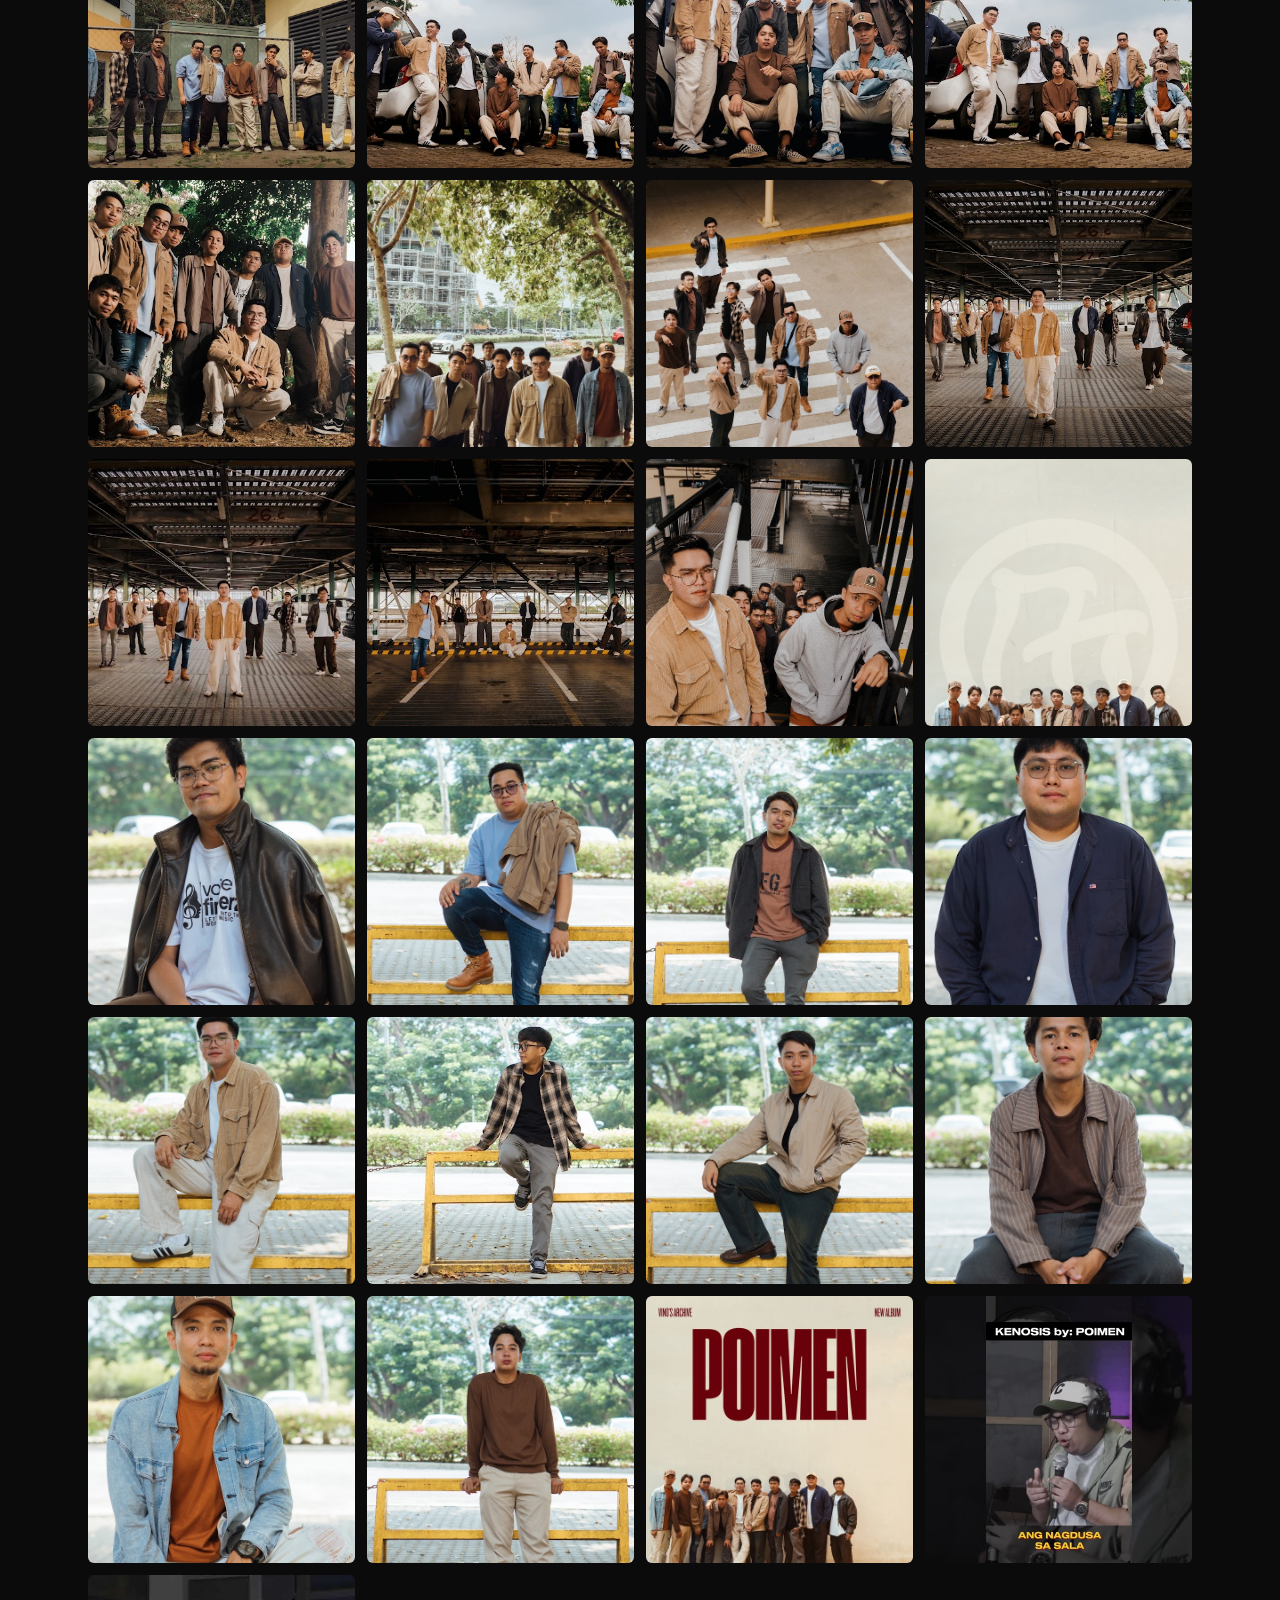
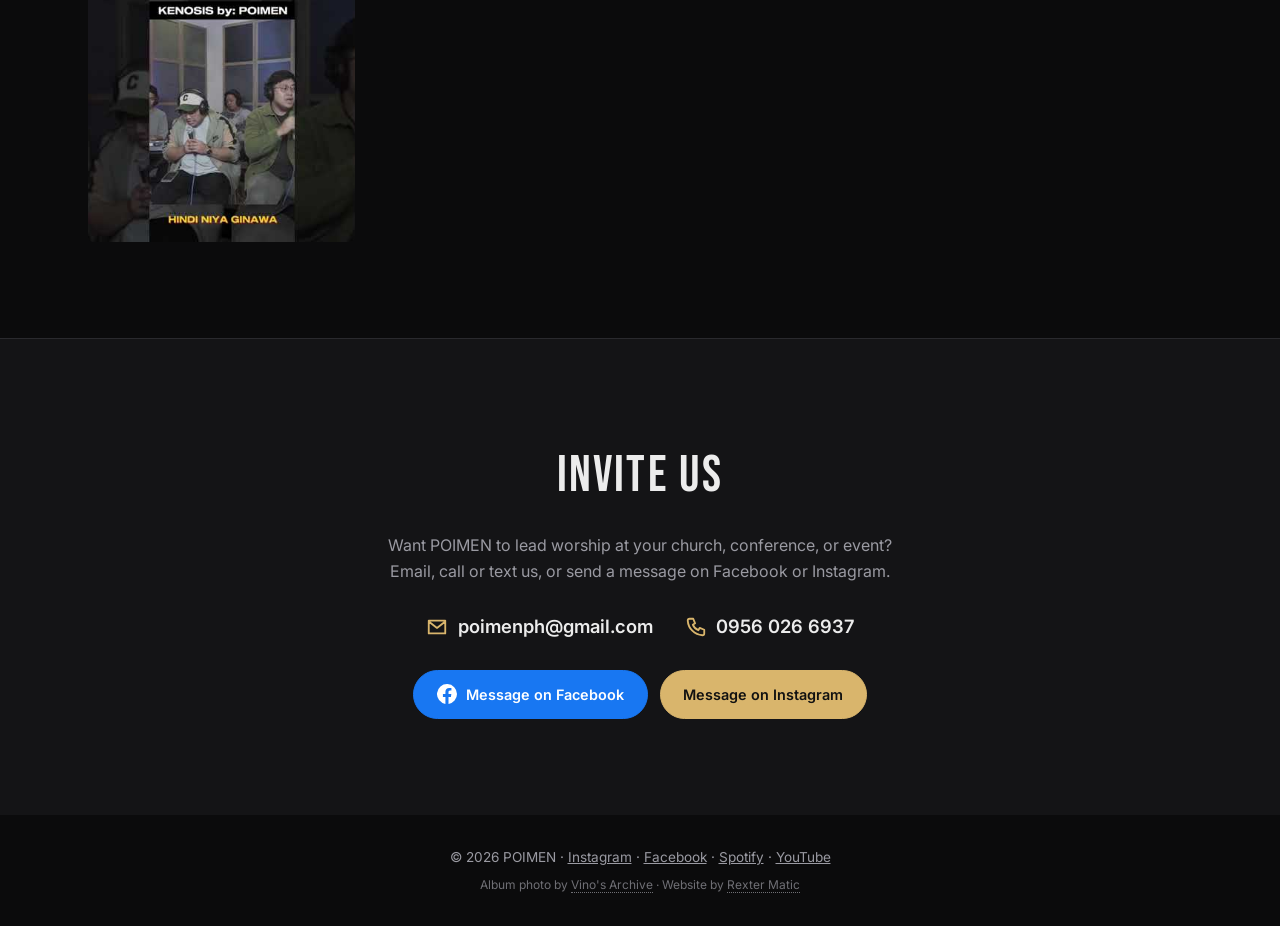
==== commit 91a8a3ed: "Add photoshoot gallery, vision and mission, and contact details - Add 22 photoshoot images (full siz" ====
--- a/index.html
+++ b/index.html
@@ -74,10 +74,23 @@
       </div>
       <div class="about-text reveal" style="--d: .15s">
         <h2>Who we are</h2>
-        <p>POIMEN is a group of pastors who make music together. The name comes from the Greek word the New Testament uses for <em>shepherd</em>, the same word translated “pastor” in Ephesians 4:11.</p>
-        <p>We serve different congregations during the week and come together to lead worship, play gatherings, and encourage the church through song.</p>
-        <blockquote>“I am the good shepherd. The good shepherd lays down his life for the sheep.”<cite>John 10:11</cite></blockquote>
-      </div>
+        <p>POIMEN Band is a group of pastors faithfully serving God. The band shares one vision and mission: to spread the Word of God and make Him known through music across various social media platforms.</p>
+      </div>
+      <div class="about-vm">
+        <article class="vm-card reveal" style="--d: .1s">
+          <h3>Vision</h3>
+          <p>“POIMEN envisions helping people <strong>PO</strong>nder, <strong>IM</strong>bed, and <strong>EN</strong>gage with God’s Word through the ministry of music, reaching both Christians and non-Christians.”</p>
+        </article>
+        <article class="vm-card reveal" style="--d: .2s">
+          <h3>Mission</h3>
+          <p>“POIMEN Band is called by God to glorify His name. United as one body in Christ, the band desires to be an instrument of meaningful and interactive worship experiences. Through gospel-centered music, POIMEN seeks to inspire transformation in individuals and lead them to a deeper relationship with Jesus Christ.”</p>
+        </article>
+      </div>
+      <blockquote class="verse reveal">
+        <span class="verse-label">Ministry verse</span>
+        “But my life is worth nothing to me unless I use it for finishing the work assigned me by the Lord Jesus—the work of telling others the Good News about the wonderful grace of God.”
+        <cite>Acts 20:24</cite>
+      </blockquote>
     </section>
 
     <section id="band" class="band">
@@ -249,7 +262,17 @@
 
     <section id="contact" class="contact">
       <h2 class="reveal">Invite us</h2>
-      <p class="reveal" style="--d: .1s">Want POIMEN to lead worship at your church, conference, or event? Send us a message on Facebook or Instagram.</p>
+      <p class="reveal" style="--d: .1s">Want POIMEN to lead worship at your church, conference, or event? Email, call or text us, or send a message on Facebook or Instagram.</p>
+      <div class="contact-info reveal" style="--d: .15s">
+        <a class="contact-item" href="mailto:poimenph@gmail.com">
+          <svg viewBox="0 0 24 24" aria-hidden="true"><path fill="none" stroke="currentColor" stroke-width="2" stroke-linejoin="round" d="M3 5h18v14H3z M3 6l9 7 9-7"/></svg>
+          <span>poimenph@gmail.com</span>
+        </a>
+        <a class="contact-item" href="tel:+639560266937">
+          <svg viewBox="0 0 24 24" aria-hidden="true"><path fill="none" stroke="currentColor" stroke-width="2" stroke-linejoin="round" d="M5 3h4l2 5-2.5 1.5a11 11 0 0 0 6 6L16 13l5 2v4a2 2 0 0 1-2 2A17 17 0 0 1 3 5a2 2 0 0 1 2-2z"/></svg>
+          <span>0956 026 6937</span>
+        </a>
+      </div>
       <div class="contact-actions reveal" style="--d: .2s">
         <a class="btn facebook" href="https://m.me/Poimenph" target="_blank" rel="noopener">
           <svg viewBox="0 0 24 24" aria-hidden="true"><path fill="currentColor" d="M24 12a12 12 0 1 0-13.9 11.9v-8.4H7.1V12h3V9.4c0-3 1.8-4.7 4.5-4.7 1.3 0 2.7.2 2.7.2v3h-1.5c-1.5 0-2 .9-2 1.9V12h3.4l-.5 3.5h-2.9v8.4A12 12 0 0 0 24 12Z"/></svg>
@@ -262,7 +285,7 @@
 
   <footer>
     <p>© <span id="year"></span> POIMEN · <a href="https://www.instagram.com/poimen_ph/" target="_blank" rel="noopener">Instagram</a> · <a href="https://www.facebook.com/Poimenph/" target="_blank" rel="noopener">Facebook</a> · <a href="https://open.spotify.com/artist/2JNW4l4F03eG6G39kzeyjS" target="_blank" rel="noopener">Spotify</a> · <a href="https://www.youtube.com/@poimenph" target="_blank" rel="noopener">YouTube</a></p>
-    <p class="credit">Photos by <a href="https://www.facebook.com/profile.php?id=100066645885077" target="_blank" rel="noopener">Vino's Archive</a> · Website by <a href="https://rsmatic.github.io" target="_blank" rel="noopener">Rexter Matic</a></p>
+    <p class="credit">Album photo by <a href="https://www.facebook.com/profile.php?id=100066645885077" target="_blank" rel="noopener">Vino's Archive</a> · Website by <a href="https://rsmatic.github.io" target="_blank" rel="noopener">Rexter Matic</a></p>
   </footer>
 
   <div id="lightbox" class="lightbox" hidden>
--- a/styles.css
+++ b/styles.css
@@ -80,6 +80,16 @@
 blockquote { margin-top: 1.5rem; padding: 1.2rem 1.4rem; background: var(--bg-2); border-radius: 8px; font-style: italic; }
 blockquote cite { display: block; margin-top: .5rem; font-style: normal; color: var(--accent); font-size: .85rem; }
 
+/* Vision, mission and ministry verse span both About columns */
+.about-vm { grid-column: 1 / -1; display: grid; grid-template-columns: repeat(auto-fit, minmax(min(100%, 320px), 1fr)); gap: 1.25rem; }
+.vm-card { background: var(--bg-2); border: 1px solid var(--line); border-radius: var(--radius); padding: clamp(1.25rem, 3vw, 2rem); border-top: 3px solid var(--accent); }
+.vm-card h3 { font-family: var(--display); font-weight: var(--display-weight); text-transform: var(--display-case); font-size: 1.7rem; letter-spacing: .05em; color: var(--accent); margin-bottom: .6rem; }
+.vm-card p { color: var(--body-text); }
+.vm-card strong { color: var(--accent); font-weight: 800; }
+.about blockquote.verse { grid-column: 1 / -1; margin: 0; text-align: center; font-size: clamp(1.05rem, 2.4vw, 1.35rem); line-height: 1.7; padding: clamp(1.5rem, 4vw, 2.5rem) clamp(1rem, 5vw, 4rem); }
+.verse-label { display: block; font-style: normal; text-transform: uppercase; letter-spacing: .25em; font-size: .72rem; color: var(--accent); margin-bottom: .9rem; }
+.verse cite { margin-top: 1rem; font-size: .95rem; }
+
 /* Gallery */
 .gallery-section { max-width: 1200px; margin: 0 auto; padding: clamp(3rem, 8vw, 6rem) clamp(1rem, 4vw, 3rem); text-align: center; }
 .filters { display: inline-flex; gap: .25rem; padding: .25rem; background: var(--bg-2); border-radius: var(--pill); margin-bottom: 2rem; }
@@ -87,7 +97,7 @@
 .filter.active { background: var(--text); color: var(--bg); }
 .grid { display: grid; grid-template-columns: repeat(auto-fill, minmax(260px, 1fr)); gap: .75rem; }
 .tile { position: relative; aspect-ratio: 1; overflow: hidden; border-radius: 6px; background: var(--bg-2); cursor: pointer; border: 0; padding: 0; }
-.tile img, .tile video { width: 100%; height: 100%; object-fit: cover; transition: transform .4s; }
+.tile img, .tile video { width: 100%; height: 100%; object-fit: cover; object-position: 50% 25%; transition: transform .4s; }
 .tile:hover img, .tile:hover video { transform: scale(1.05); }
 .tile .play { position: absolute; inset: 0; display: grid; place-items: center; font-size: 2.5rem; color: #fff; background: rgba(0, 0, 0, .25); pointer-events: none; }
 .tile .cap { position: absolute; left: 0; right: 0; bottom: 0; padding: 1.5rem .8rem .6rem; text-align: left; font-size: .85rem; color: #fff; background: linear-gradient(transparent, rgba(0, 0, 0, .75)); opacity: 0; transition: opacity .25s; }
@@ -244,6 +254,10 @@
 .btn.youtube:hover { box-shadow: 0 8px 24px rgba(255, 0, 51, .3); filter: brightness(1.08); }
 
 .contact-actions { display: flex; flex-wrap: wrap; gap: .75rem; justify-content: center; }
+.contact-info { display: flex; flex-wrap: wrap; gap: .75rem 2rem; justify-content: center; margin-bottom: 1.75rem; }
+.contact-item { display: inline-flex; align-items: center; gap: .6rem; text-decoration: none; font-weight: 600; font-size: clamp(1rem, 2.4vw, 1.15rem); color: var(--text); transition: color .2s; }
+.contact-item svg { width: 22px; height: 22px; color: var(--accent); flex: none; }
+.contact-item:hover { color: var(--accent); }
 .btn.facebook { display: inline-flex; align-items: center; gap: .6rem; background: #1877f2; border-color: #1877f2; color: #fff; }
 .btn.facebook svg { width: 20px; height: 20px; }
 .btn.facebook:hover { box-shadow: 0 8px 24px rgba(24, 119, 242, .35); filter: brightness(1.08); }
@@ -254,7 +268,7 @@
    of people) shows and the printed title stays out of view. Edges fade out. */
 .photo-bg {
   position: absolute; left: 50%; bottom: 0; aspect-ratio: 2 / 1; transform: translateX(-50%); z-index: -2; pointer-events: none;
-  background: url("media/band-album.jpg") center bottom / 100% auto no-repeat;
+  background: url("media/shoot/shoot-17.jpg") center bottom / 100% auto no-repeat;
   filter: grayscale(1) contrast(1.2) brightness(.9);
   mix-blend-mode: luminosity;
   -webkit-mask-image: linear-gradient(to bottom, transparent, #000 45%), linear-gradient(to right, transparent, #000 28%, #000 72%, transparent);
@@ -264,7 +278,7 @@
 }
 /* Hero: shows the group from just above their heads down, clearly (faces visible) */
 .hero-photo {
-  height: var(--photo-h); aspect-ratio: 2.5 / 1; opacity: .6;
+  height: var(--photo-h); aspect-ratio: 2.2 / 1; opacity: .6;
   filter: grayscale(.5) contrast(1.1) brightness(.82);
   mix-blend-mode: normal;
   -webkit-mask-image: linear-gradient(to bottom, transparent, #000 15%, #000 85%, transparent), linear-gradient(to right, transparent, #000 20%, #000 80%, transparent);
--- a/classic.css
+++ b/classic.css
@@ -7,13 +7,13 @@
 .hero h1 { font-size: clamp(4.5rem, 14vw, 8.5rem); margin: .35rem 0 .75rem; }
 .hero-actions { margin-top: 1.5rem; }
 
-/* Photo drawn at twice the box height so only the group of people shows, edges faded */
+/* Photo fills the box width so only the lower part (the band) shows; edges faded */
 .hero-photo {
   height: 58%; aspect-ratio: 2 / 1; opacity: .32;
   filter: grayscale(1) contrast(1.2) brightness(.95);
   mix-blend-mode: luminosity;
-  -webkit-mask-image: linear-gradient(to bottom, transparent, #000 28%), linear-gradient(to right, transparent, #000 28%, #000 72%, transparent);
-  mask-image: linear-gradient(to bottom, transparent, #000 28%), linear-gradient(to right, transparent, #000 28%, #000 72%, transparent);
+  -webkit-mask-image: linear-gradient(to bottom, transparent, #000 20%), linear-gradient(to right, transparent, #000 28%, #000 72%, transparent);
+  mask-image: linear-gradient(to bottom, transparent, #000 20%), linear-gradient(to right, transparent, #000 28%, #000 72%, transparent);
 }
 
 .floaters { position: absolute; inset: 0; z-index: -1; pointer-events: none; }
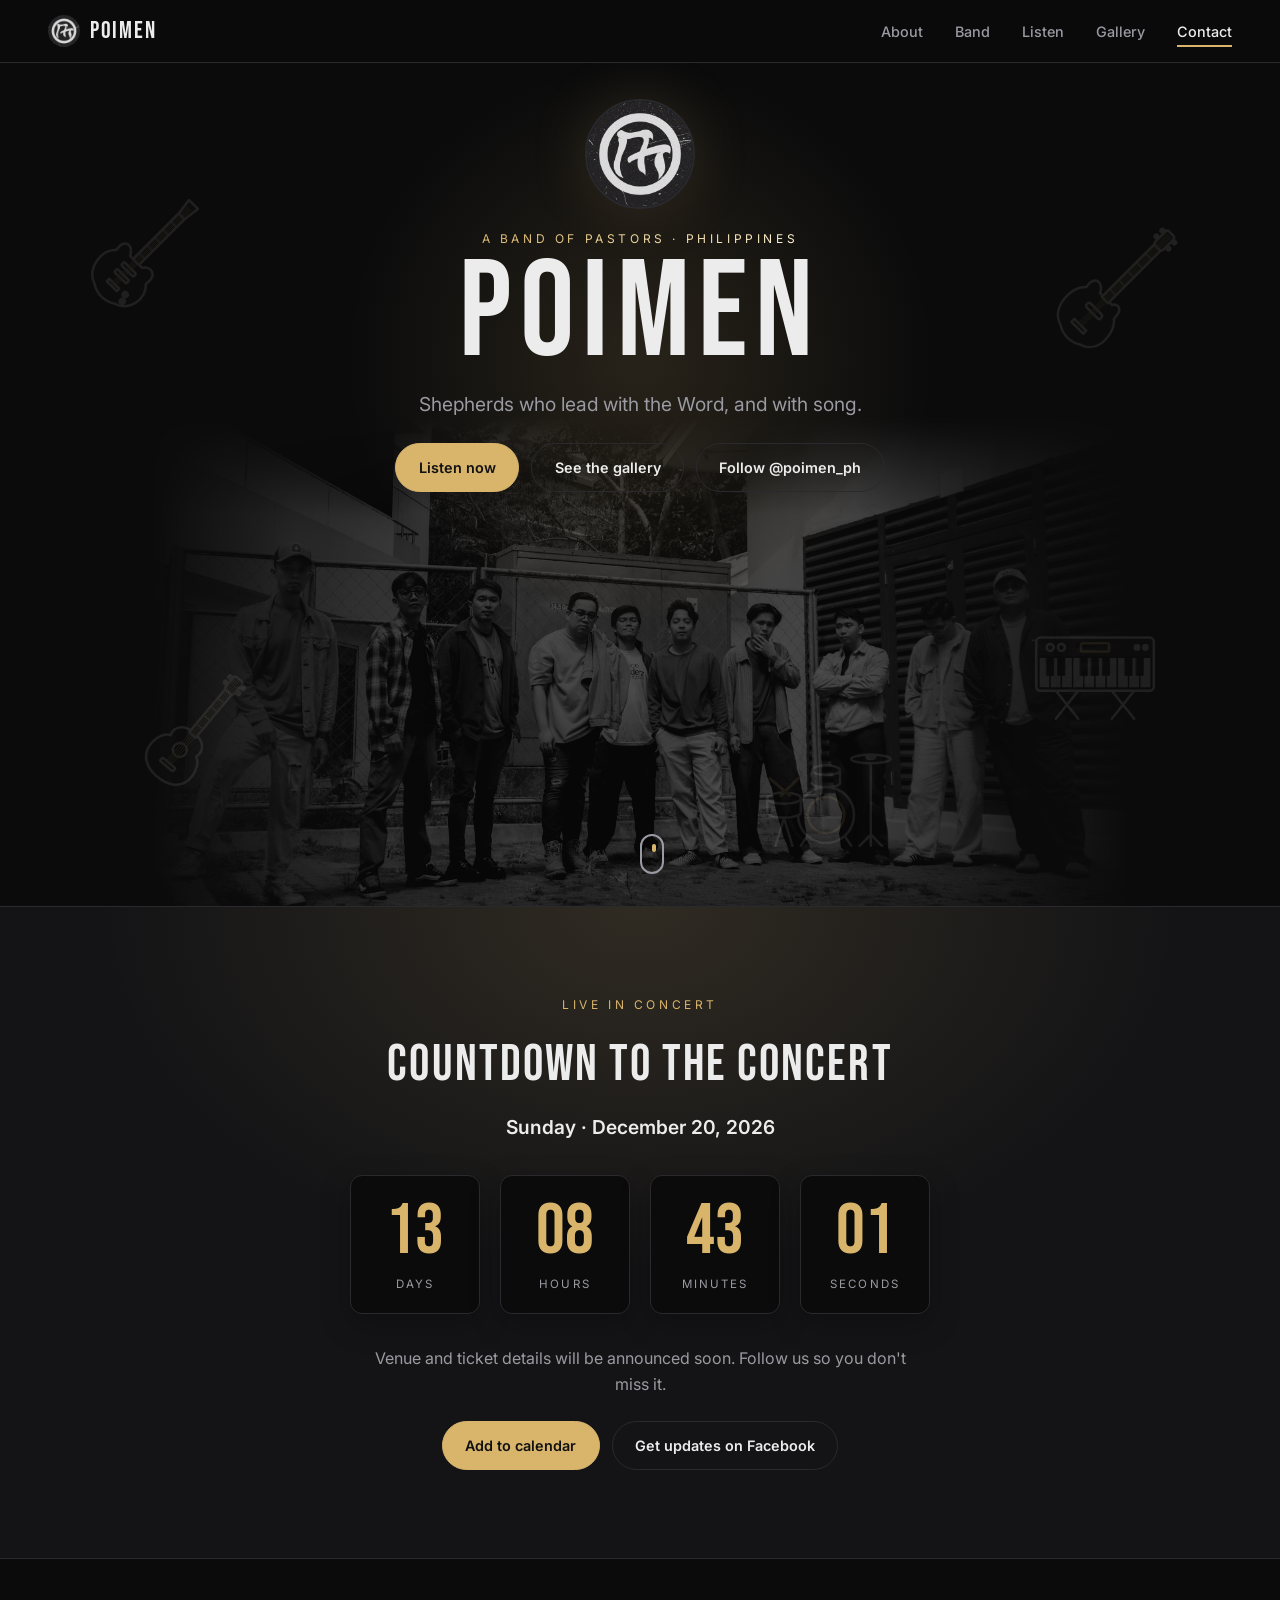
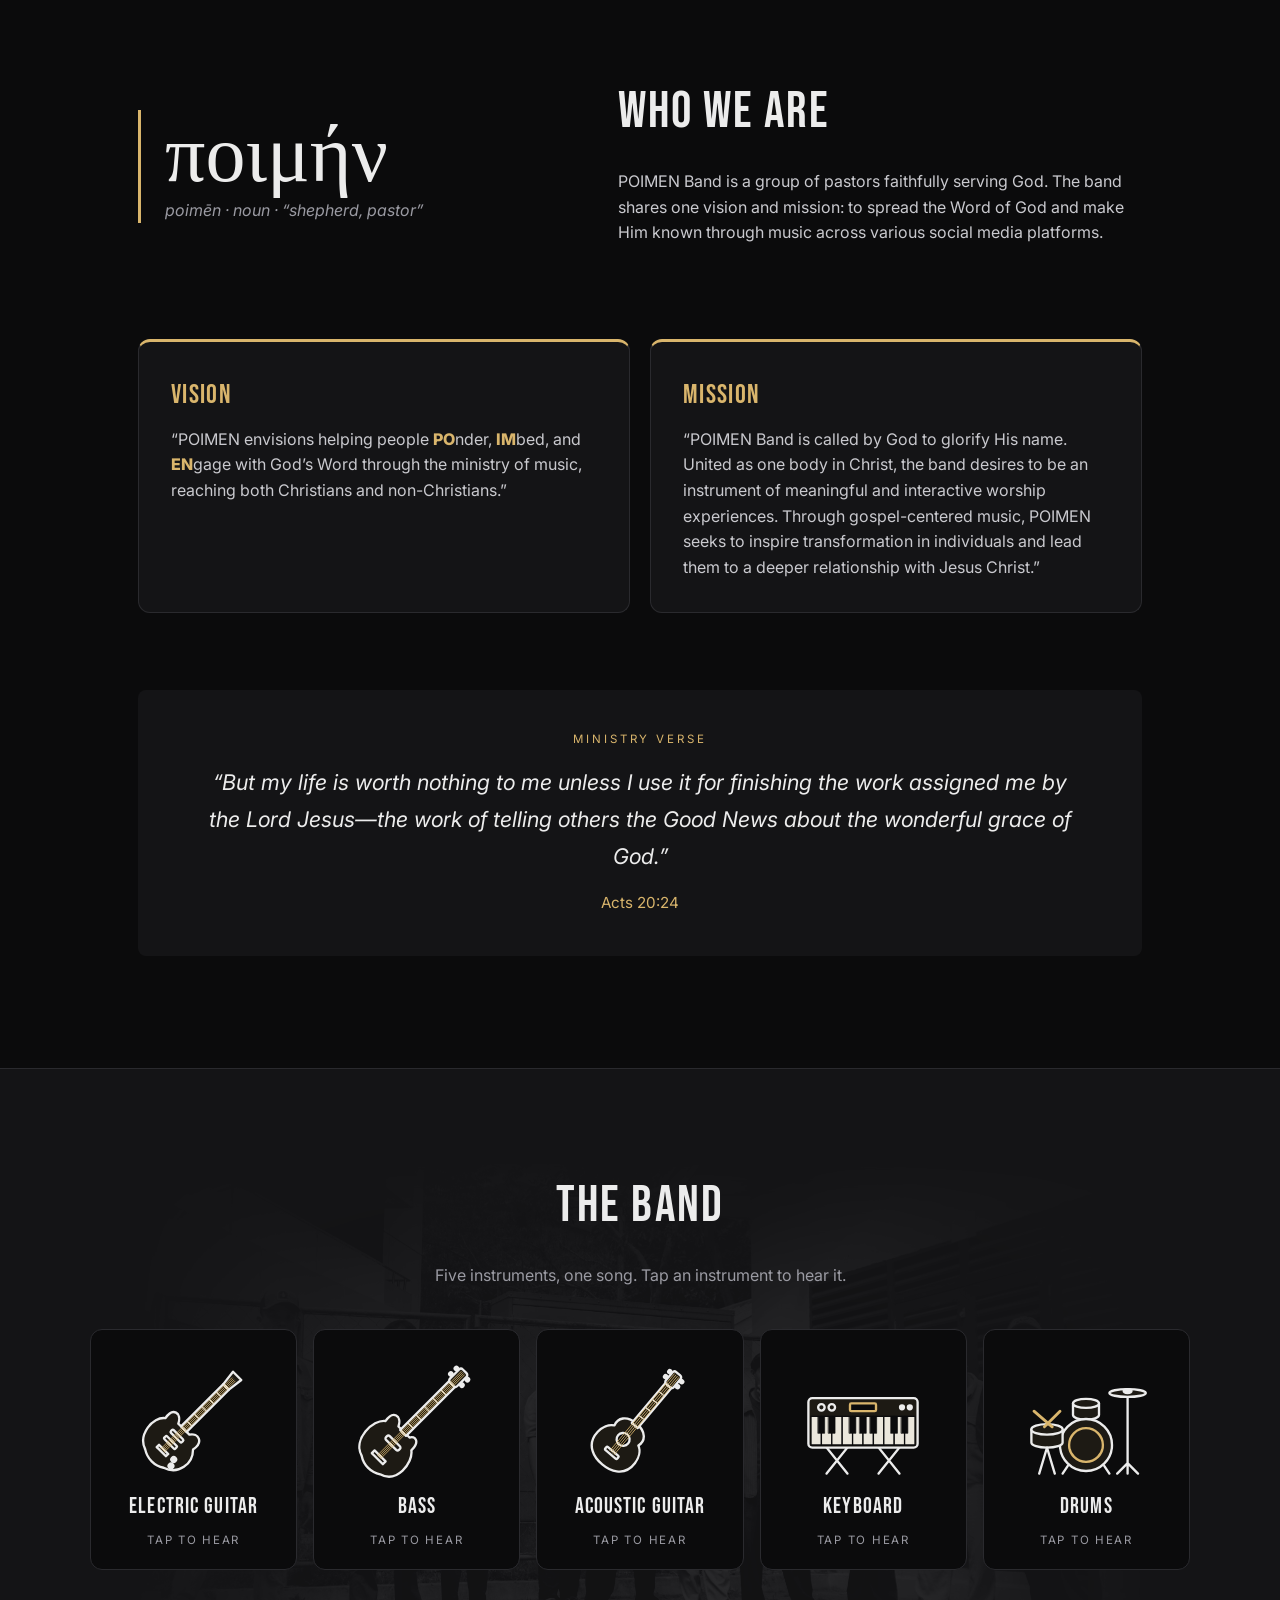
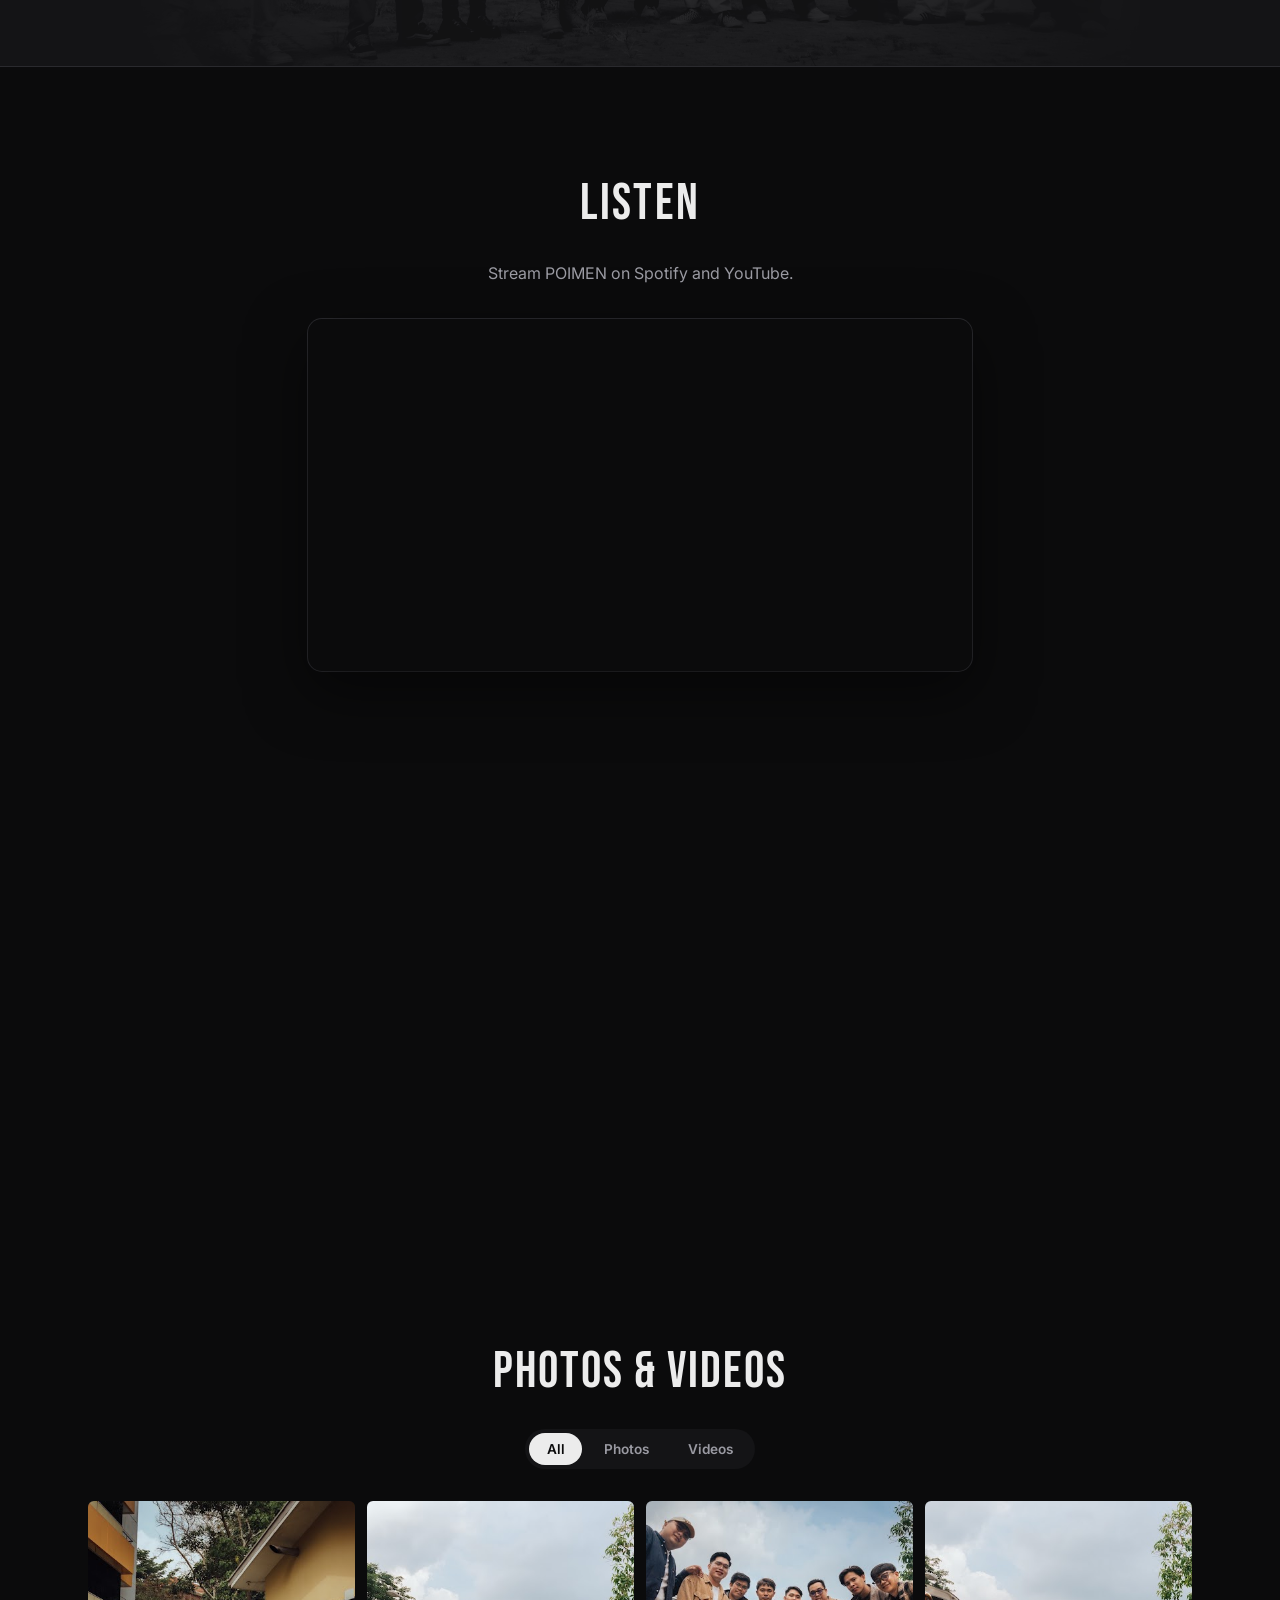
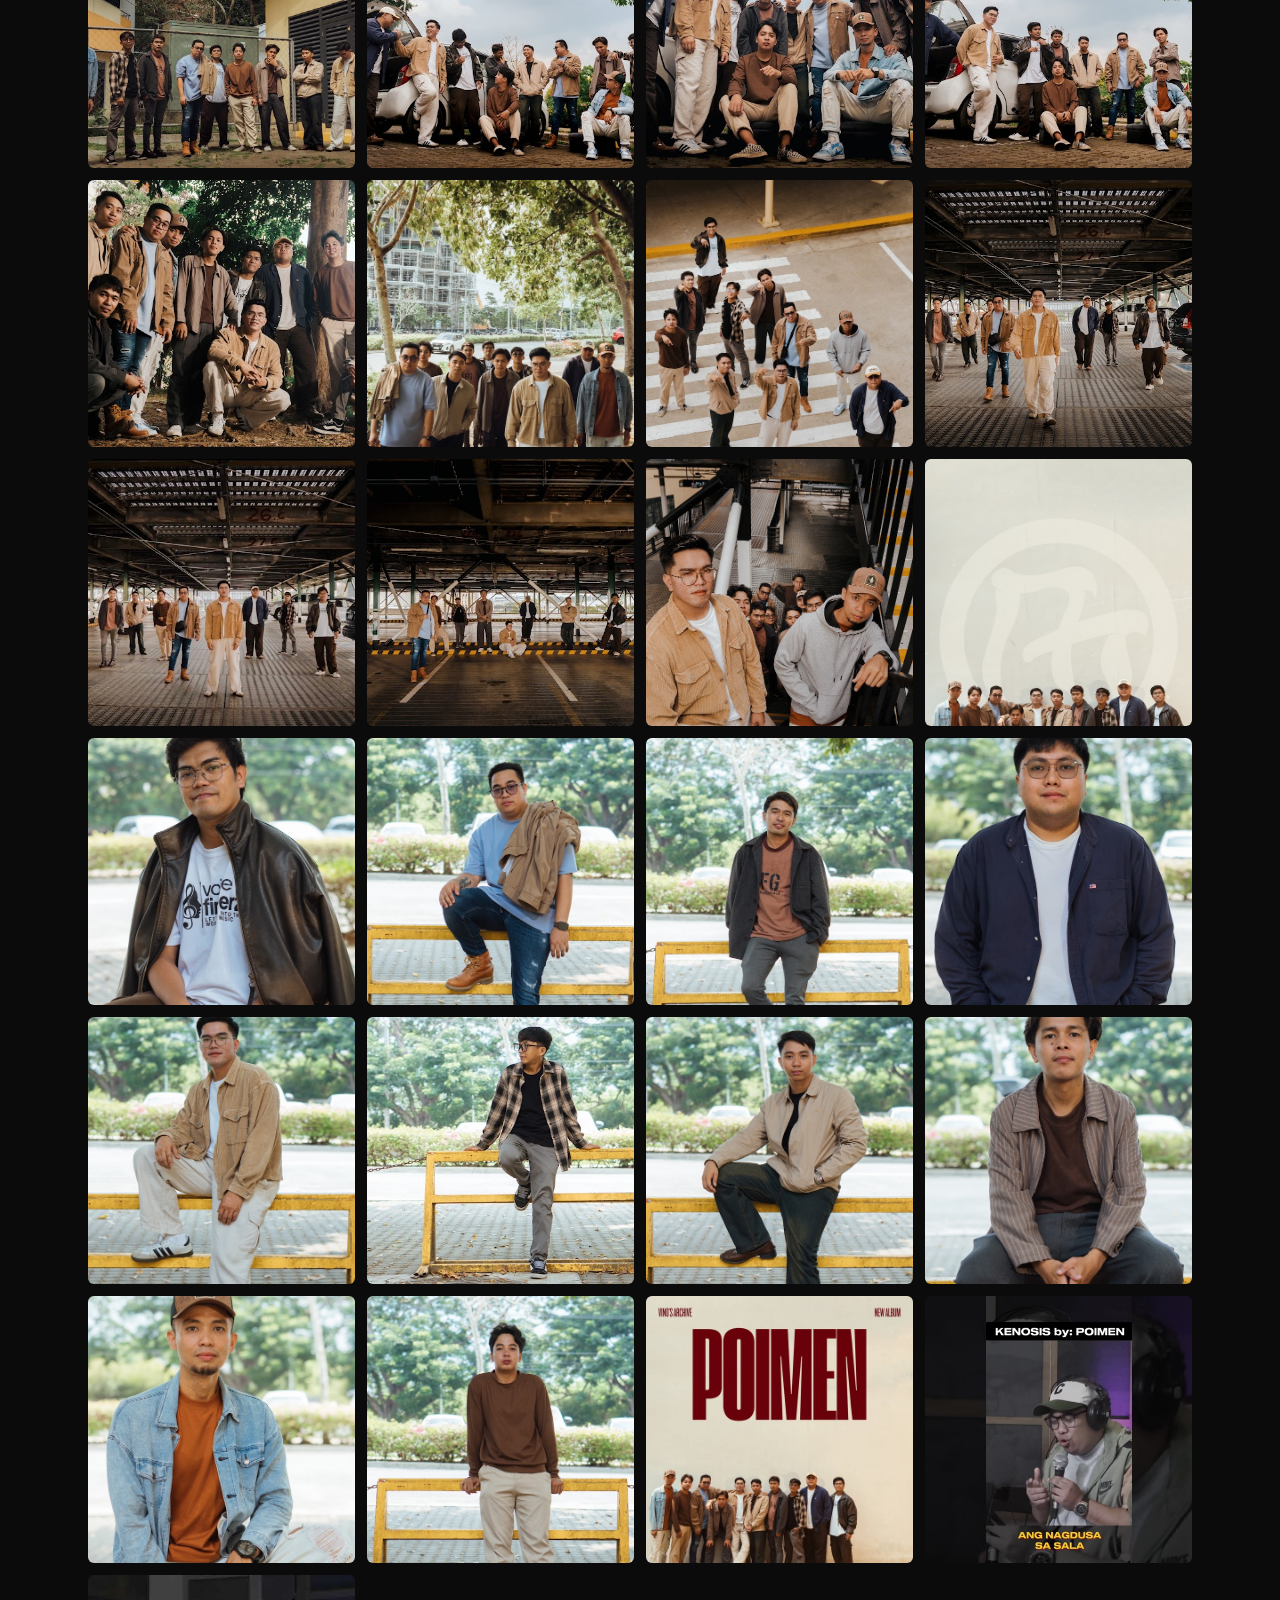
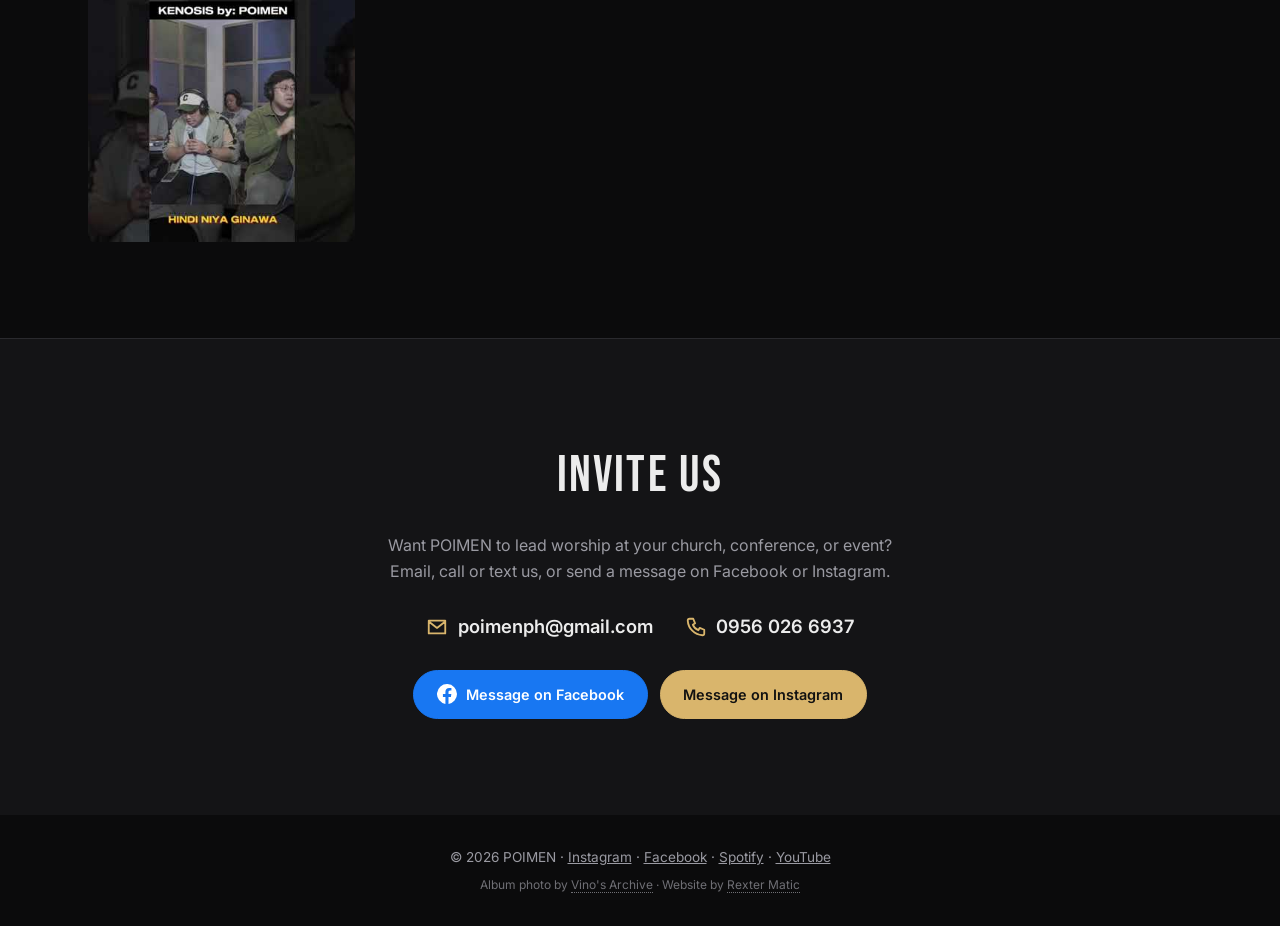
==== commit cd61cea5: "Make the site discoverable on Google and in link previews - Clearer title and description, canonical" ====
--- a/index.html
+++ b/index.html
@@ -3,9 +3,51 @@
 <head>
   <meta charset="UTF-8">
   <meta name="viewport" content="width=device-width, initial-scale=1">
-  <title>POIMEN — Band of Pastors</title>
-  <meta name="description" content="POIMEN is a band of pastors from the Philippines, shepherding through music.">
+  <title>POIMEN Band PH — A Band of Pastors from the Philippines</title>
+  <meta name="description" content="POIMEN Band is a group of pastors from the Philippines spreading God's Word through music. Listen to Takipsilim and Kenosis and catch our Dec 20, 2026 concert.">
   <meta name="author" content="Rexter Matic (https://rsmatic.github.io)">
+  <link rel="canonical" href="https://rsmatic.github.io/poimen/">
+
+  <!-- Link previews (Facebook, Messenger, Viber, X) -->
+  <meta property="og:type" content="website">
+  <meta property="og:site_name" content="POIMEN Band">
+  <meta property="og:title" content="POIMEN Band PH — A Band of Pastors from the Philippines">
+  <meta property="og:description" content="A group of pastors spreading God's Word through music. Listen, watch, and catch our December 20, 2026 concert.">
+  <meta property="og:url" content="https://rsmatic.github.io/poimen/">
+  <meta property="og:image" content="https://rsmatic.github.io/poimen/media/shoot/shoot-17.jpg">
+  <meta property="og:image:width" content="1600">
+  <meta property="og:image:height" content="1067">
+  <meta property="og:image:alt" content="The ten members of POIMEN Band standing together">
+  <meta property="og:locale" content="en_PH">
+  <meta name="twitter:card" content="summary_large_image">
+
+  <!-- Tells Google this page is the official site of the band -->
+  <script type="application/ld+json">
+  {
+    "@context": "https://schema.org",
+    "@type": "MusicGroup",
+    "name": "POIMEN",
+    "alternateName": ["POIMEN Band", "POIMEN PH", "POIMEN Band PH"],
+    "url": "https://rsmatic.github.io/poimen/",
+    "logo": "https://rsmatic.github.io/poimen/media/logo.jpg",
+    "image": "https://rsmatic.github.io/poimen/media/shoot/shoot-17.jpg",
+    "description": "POIMEN Band is a group of pastors faithfully serving God, spreading the Word of God and making Him known through music.",
+    "genre": ["Christian", "Worship", "Gospel"],
+    "foundingLocation": { "@type": "Place", "name": "Philippines" },
+    "email": "poimenph@gmail.com",
+    "telephone": "+639560266937",
+    "sameAs": [
+      "https://www.instagram.com/poimen_ph/",
+      "https://www.facebook.com/Poimenph/",
+      "https://open.spotify.com/artist/2JNW4l4F03eG6G39kzeyjS",
+      "https://www.youtube.com/@poimenph"
+    ],
+    "track": [
+      { "@type": "MusicRecording", "name": "Takipsilim", "url": "https://www.youtube.com/watch?v=lkoWvrAHWbE" },
+      { "@type": "MusicRecording", "name": "Kenosis", "url": "https://www.youtube.com/watch?v=ivYf1OhqKTU" }
+    ]
+  }
+  </script>
   <link rel="icon" href="media/logo.jpg">
   <link rel="preconnect" href="https://fonts.googleapis.com">
   <link rel="preconnect" href="https://fonts.gstatic.com" crossorigin>
